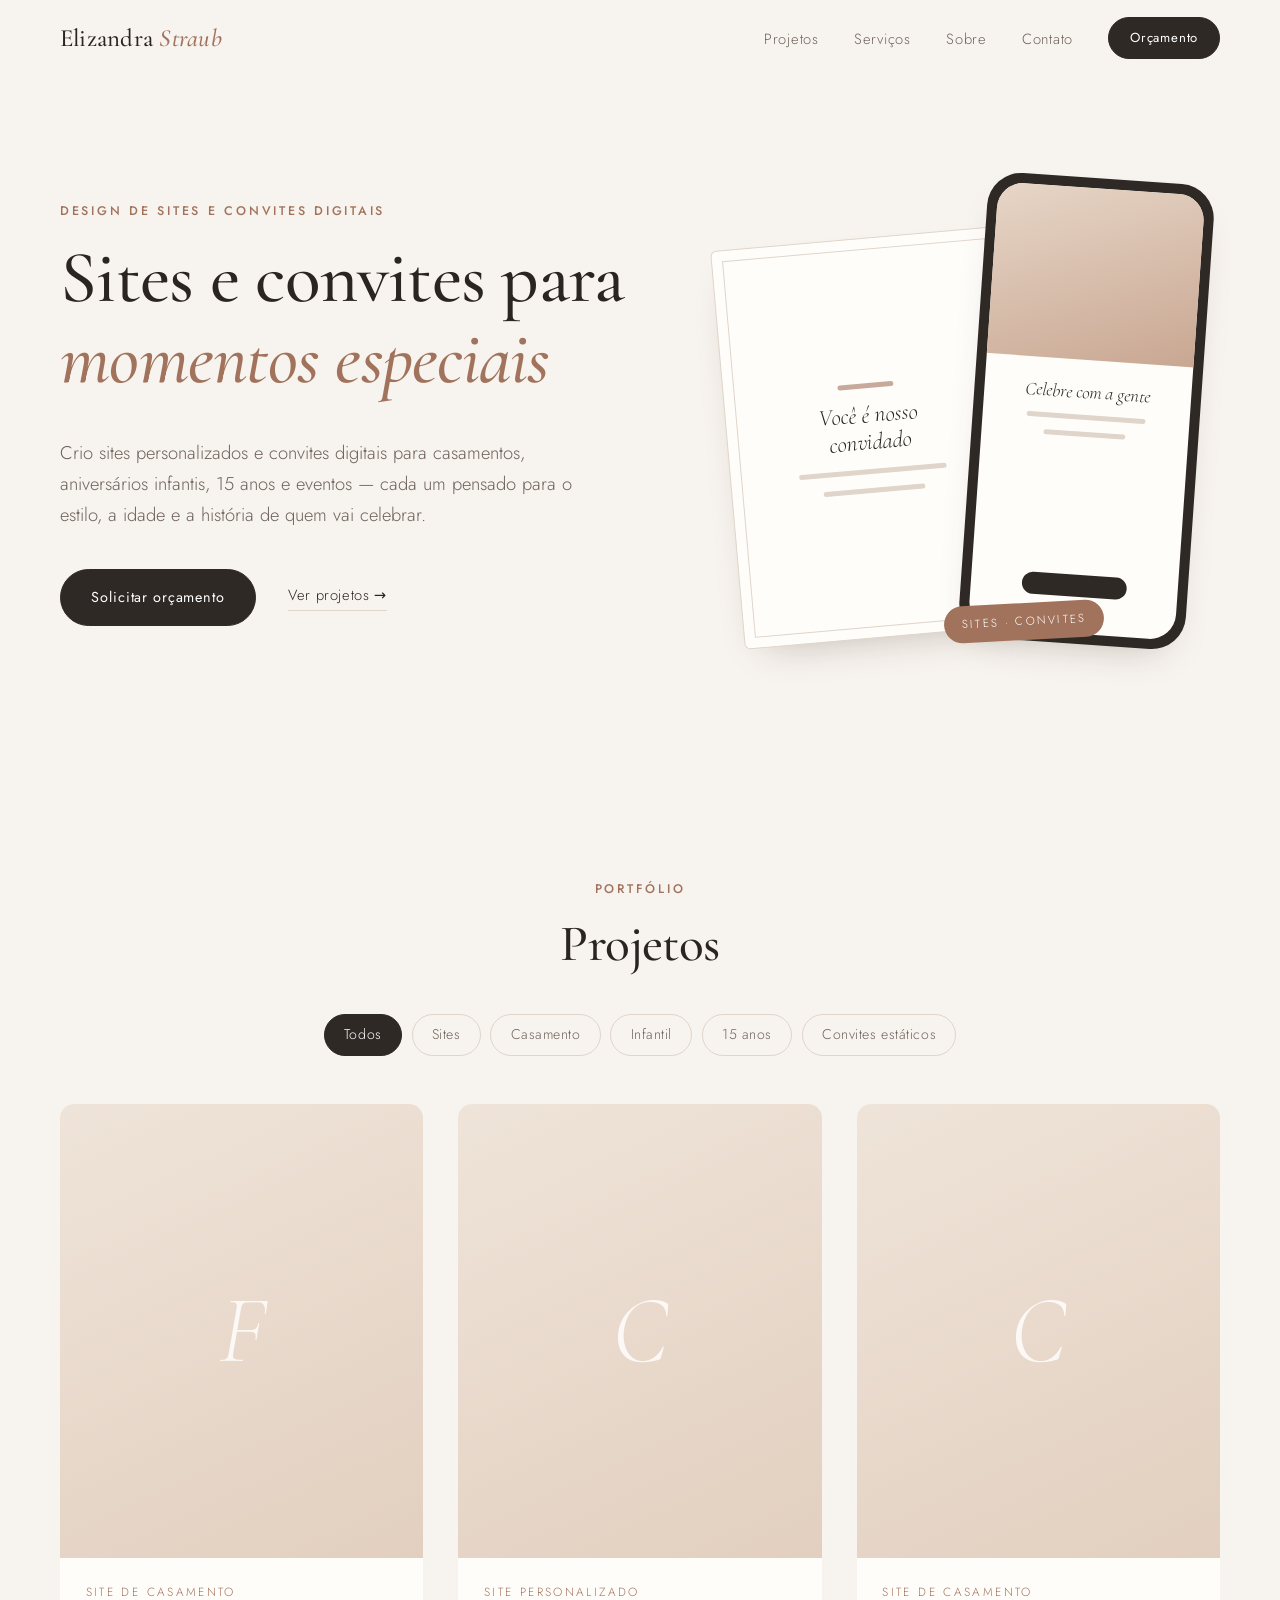
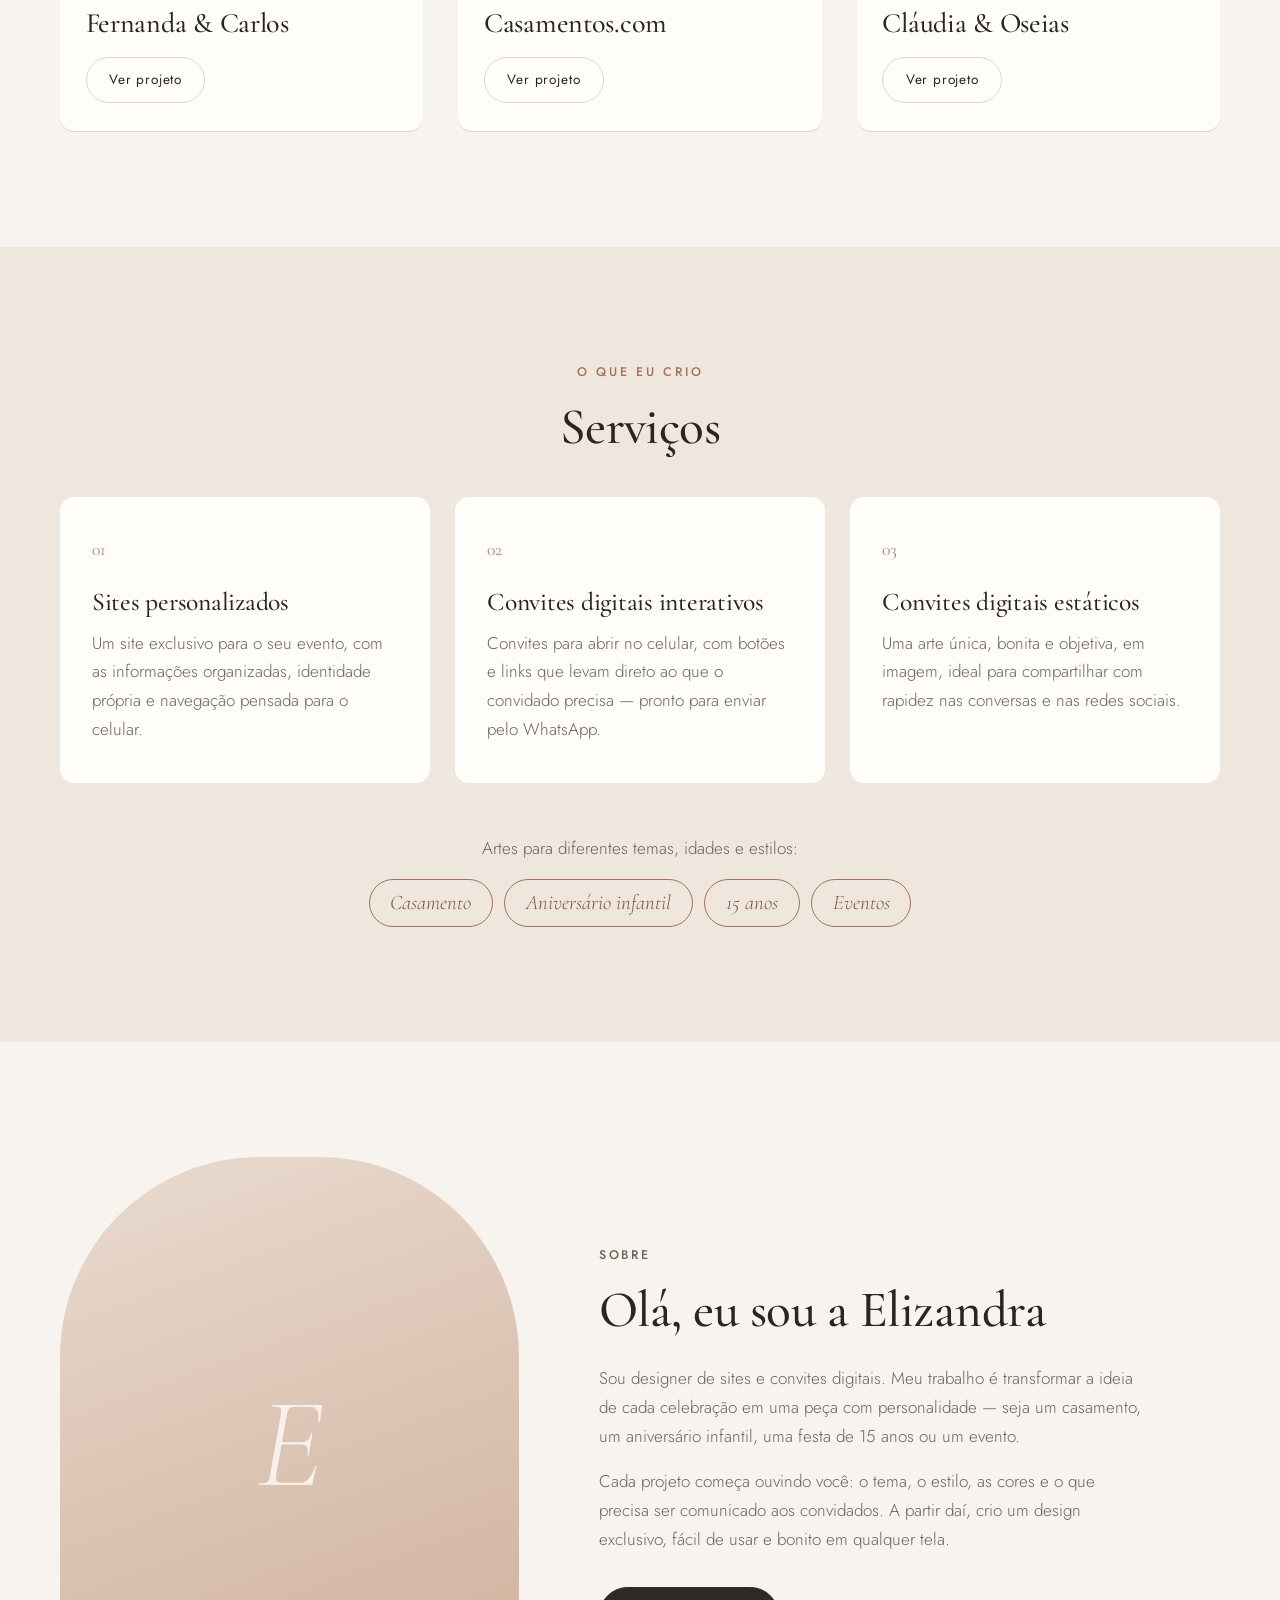
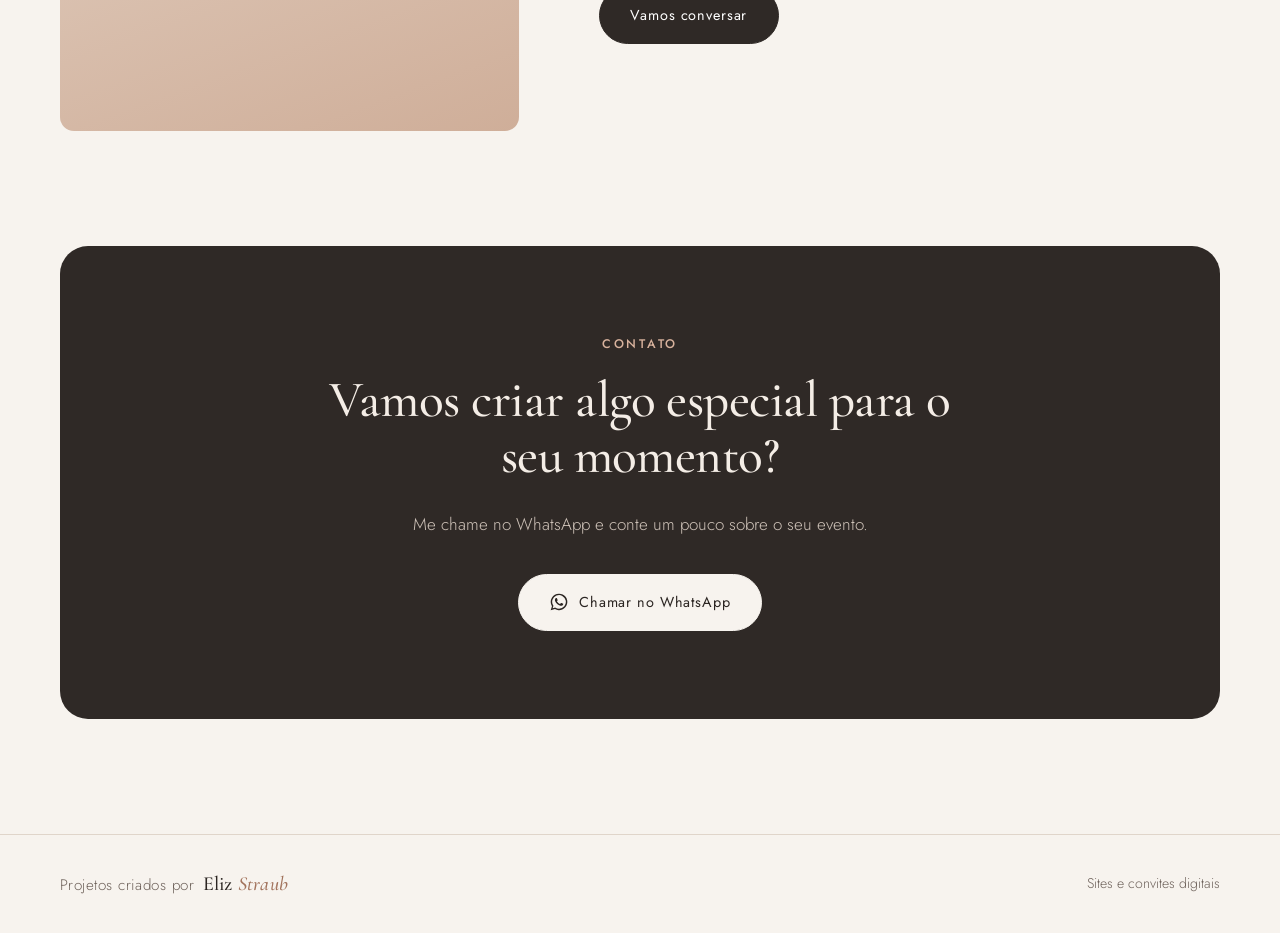
==== index.html @ ec984990 "Rodapé: assinatura "Projetos criados por Eliz Straub" Co-Authored-By: Claude Opus 5.5 <noreply@anthr" ====
<!DOCTYPE html>
<html lang="pt-BR">
<head>
  <meta charset="UTF-8" />
  <meta name="viewport" content="width=device-width, initial-scale=1" />
  <title>Elizandra Straub · Sites e convites digitais</title>
  <meta name="description" content="Elizandra Straub cria sites personalizados e convites digitais para casamentos, aniversários infantis, 15 anos e eventos." />
  <meta name="theme-color" content="#f7f3ee" />

  <link rel="preconnect" href="https://fonts.googleapis.com" />
  <link rel="preconnect" href="https://fonts.gstatic.com" crossorigin />
  <link href="https://fonts.googleapis.com/css2?family=Cormorant+Garamond:ital,wght@0,400;0,500;0,600;1,400&family=Jost:wght@300;400;500&display=swap" rel="stylesheet" />
  <link rel="stylesheet" href="css/style.css" />
</head>
<body>

  <!-- ================= CABEÇALHO ================= -->
  <header class="topo">
    <nav class="nav container" aria-label="Principal">
      <a href="#inicio" class="marca">Elizandra <em>Straub</em></a>

      <button class="nav__toggle" type="button" aria-expanded="false" aria-controls="menu" aria-label="Abrir menu">
        <span></span><span></span>
      </button>

      <ul class="nav__menu" id="menu">
        <li><a href="#projetos">Projetos</a></li>
        <li><a href="#servicos">Serviços</a></li>
        <li><a href="#sobre">Sobre</a></li>
        <li><a href="#contato">Contato</a></li>
        <li><a href="#" data-whatsapp class="btn btn--pequeno">Orçamento</a></li>
      </ul>
    </nav>
  </header>

  <main>

    <!-- ================= INÍCIO ================= -->
    <section class="hero" id="inicio">
      <div class="container hero__grid">
        <div class="hero__texto">
          <p class="sobretitulo">Design de sites e convites digitais</p>
          <h1>Sites e convites para <em>momentos especiais</em></h1>
          <p class="hero__intro">
            Crio sites personalizados e convites digitais para casamentos,
            aniversários infantis, 15 anos e eventos — cada um pensado para
            o estilo, a idade e a história de quem vai celebrar.
          </p>
          <div class="hero__acoes">
            <a href="#" data-whatsapp class="btn">Solicitar orçamento</a>
            <a href="#projetos" class="link-seta">Ver projetos</a>
          </div>
        </div>

        <!-- Composição decorativa: celular (site) + cartão (convite) -->
        <div class="hero__arte" aria-hidden="true">
          <div class="arte-cartao">
            <span class="arte-linha arte-linha--curta"></span>
            <span class="arte-titulo">Você é nosso convidado</span>
            <span class="arte-linha"></span>
            <span class="arte-linha arte-linha--media"></span>
          </div>
          <div class="arte-celular">
            <div class="arte-celular__tela">
              <span class="arte-bloco"></span>
              <span class="arte-titulo arte-titulo--p">Celebre com a gente</span>
              <span class="arte-linha"></span>
              <span class="arte-linha arte-linha--media"></span>
              <span class="arte-botao"></span>
            </div>
          </div>
          <span class="arte-selo">sites · convites</span>
        </div>
      </div>
    </section>

    <!-- ================= PROJETOS ================= -->
    <section class="secao" id="projetos">
      <div class="container">
        <header class="secao__topo">
          <p class="sobretitulo">Portfólio</p>
          <h2>Projetos</h2>
        </header>

        <!-- Os filtros e os cards são gerados a partir de js/config.js -->
        <div class="filtros" id="filtros" role="group" aria-label="Filtrar projetos por categoria"></div>

        <div class="grade" id="grade-projetos" aria-live="polite"></div>

        <p class="projetos-vazio" id="projetos-vazio" hidden>
          Novos projetos de <span data-categoria></span> chegam em breve.<br />
          Quer ser um dos primeiros? <a href="#" data-whatsapp>Fale comigo</a>.
        </p>
      </div>
    </section>

    <!-- ================= SERVIÇOS ================= -->
    <section class="secao secao--tom" id="servicos">
      <div class="container">
        <header class="secao__topo">
          <p class="sobretitulo">O que eu crio</p>
          <h2>Serviços</h2>
        </header>

        <div class="servicos">
          <article class="servico">
            <span class="servico__num">01</span>
            <h3>Sites personalizados</h3>
            <p>
              Um site exclusivo para o seu evento, com as informações
              organizadas, identidade própria e navegação pensada para o celular.
            </p>
          </article>

          <article class="servico">
            <span class="servico__num">02</span>
            <h3>Convites digitais interativos</h3>
            <p>
              Convites para abrir no celular, com botões e links que levam
              direto ao que o convidado precisa — pronto para enviar pelo WhatsApp.
            </p>
          </article>

          <article class="servico">
            <span class="servico__num">03</span>
            <h3>Convites digitais estáticos</h3>
            <p>
              Uma arte única, bonita e objetiva, em imagem, ideal para
              compartilhar com rapidez nas conversas e nas redes sociais.
            </p>
          </article>
        </div>

        <div class="ocasioes">
          <p>Artes para diferentes temas, idades e estilos:</p>
          <ul>
            <li>Casamento</li>
            <li>Aniversário infantil</li>
            <li>15 anos</li>
            <li>Eventos</li>
          </ul>
        </div>
      </div>
    </section>

    <!-- ================= SOBRE ================= -->
    <section class="secao" id="sobre">
      <div class="container sobre">
        <!-- Para usar sua foto: coloque o arquivo em img/ e troque a div abaixo por
             <img src="img/sua-foto.jpg" alt="Elizandra Straub" class="sobre__foto"> -->
        <div class="sobre__foto sobre__foto--vazia" aria-hidden="true"><span>E</span></div>

        <div class="sobre__texto">
          <p class="sobretitulo">Sobre</p>
          <h2>Olá, eu sou a Elizandra</h2>
          <!-- Edite os parágrafos abaixo com a sua apresentação -->
          <p>
            Sou designer de sites e convites digitais. Meu trabalho é
            transformar a ideia de cada celebração em uma peça com
            personalidade — seja um casamento, um aniversário infantil, uma
            festa de 15 anos ou um evento.
          </p>
          <p>
            Cada projeto começa ouvindo você: o tema, o estilo, as cores e o
            que precisa ser comunicado aos convidados. A partir daí, crio um
            design exclusivo, fácil de usar e bonito em qualquer tela.
          </p>
          <a href="#" data-whatsapp class="btn">Vamos conversar</a>
        </div>
      </div>
    </section>

    <!-- ================= CONTATO ================= -->
    <section class="contato" id="contato">
      <div class="container contato__caixa">
        <p class="sobretitulo">Contato</p>
        <h2>Vamos criar algo especial para o seu momento?</h2>
        <p>Me chame no WhatsApp e conte um pouco sobre o seu evento.</p>
        <a href="#" data-whatsapp class="btn btn--claro">
          <svg viewBox="0 0 24 24" width="20" height="20" aria-hidden="true"><path fill="currentColor" d="M12.04 2a9.9 9.9 0 0 0-8.5 14.98L2 22l5.17-1.5A9.9 9.9 0 1 0 12.04 2Zm0 18.06c-1.5 0-2.98-.4-4.26-1.17l-.3-.18-3.07.9.92-2.99-.2-.31a8.2 8.2 0 1 1 6.91 3.75Zm4.5-6.14c-.25-.12-1.46-.72-1.69-.8-.22-.08-.39-.12-.55.12-.16.25-.63.8-.77.97-.14.16-.28.18-.53.06a6.7 6.7 0 0 1-3.34-2.92c-.25-.43.25-.4.72-1.34.08-.16.04-.3-.02-.43l-.76-1.82c-.2-.48-.4-.41-.55-.42h-.47a.9.9 0 0 0-.65.3 2.74 2.74 0 0 0-.86 2.04c0 1.2.88 2.37 1 2.53.13.17 1.73 2.64 4.2 3.7 1.56.67 2.17.73 2.95.61.47-.07 1.46-.6 1.66-1.18.2-.58.2-1.08.14-1.18-.06-.1-.22-.16-.47-.28Z"/></svg>
          Chamar no WhatsApp
        </a>
      </div>
    </section>
  </main>

  <footer class="rodape">
    <div class="container rodape__grid">
      <p class="rodape__assinatura">Projetos criados por <span class="marca">Eliz <em>Straub</em></span></p>
      <span>Sites e convites digitais</span>
    </div>
  </footer>

  <script src="js/config.js"></script>
  <script src="js/main.js"></script>
</body>
</html>
---- css/style.css ----
/* =====================================================================
   Paleta e fontes — troque aqui para ajustar a identidade do site
   ===================================================================== */
:root {
  --fundo: #f7f3ee;        /* off-white quente */
  --fundo-tom: #efe7de;    /* seção alternada */
  --superficie: #fffdfa;
  --texto: #2b2522;
  --texto-suave: #6e625b;
  --acento: #a2735c;       /* terracota suave */
  --acento-escuro: #7f5642;
  --linha: #e0d5ca;
  --escuro: #2f2926;

  --serifa: "Cormorant Garamond", Georgia, serif;
  --sans: "Jost", system-ui, sans-serif;

  --raio: 14px;
  --sombra: 0 18px 40px -24px rgba(60, 40, 30, .35);
}

*, *::before, *::after { box-sizing: border-box; }
html { scroll-behavior: smooth; scroll-padding-top: 80px; }
body {
  margin: 0;
  background: var(--fundo);
  color: var(--texto);
  font-family: var(--sans);
  font-weight: 300;
  font-size: 1.0625rem;
  line-height: 1.7;
  -webkit-font-smoothing: antialiased;
}
img { max-width: 100%; display: block; }
a { color: inherit; }
h1, h2, h3 {
  font-family: var(--serifa);
  font-weight: 500;
  line-height: 1.1;
  margin: 0 0 .5em;
  letter-spacing: -.01em;
}
h1 { font-size: clamp(2.6rem, 6vw, 4.6rem); }
h2 { font-size: clamp(2.1rem, 4.2vw, 3.2rem); }
h3 { font-size: 1.6rem; }
em { font-style: italic; color: var(--acento); }
p { margin: 0 0 1em; }

.container { width: min(1160px, 100% - 40px); margin-inline: auto; }

.sobretitulo {
  font-size: .78rem;
  letter-spacing: .22em;
  text-transform: uppercase;
  color: var(--acento);
  font-weight: 500;
  margin-bottom: 1rem;
}

/* ---------- Botões ---------- */
.btn {
  display: inline-flex;
  align-items: center;
  gap: .6rem;
  padding: .95rem 1.9rem;
  background: var(--escuro);
  color: #fff;
  border: 1px solid var(--escuro);
  border-radius: 999px;
  text-decoration: none;
  font-size: .9rem;
  font-weight: 400;
  letter-spacing: .06em;
  transition: background .25s, color .25s, border-color .25s, transform .25s;
}
.btn:hover { background: var(--acento-escuro); border-color: var(--acento-escuro); transform: translateY(-1px); }
.btn--pequeno { padding: .55rem 1.3rem; font-size: .82rem; }
.btn--linha { background: transparent; color: var(--texto); border-color: var(--linha); padding: .65rem 1.4rem; font-size: .85rem; }
.btn--linha:hover { background: var(--escuro); color: #fff; border-color: var(--escuro); }
.btn--claro { background: var(--fundo); color: var(--texto); border-color: var(--fundo); }
.btn--claro:hover { background: #fff; color: var(--texto); border-color: #fff; }
.btn:focus-visible, .filtro:focus-visible, a:focus-visible, button:focus-visible {
  outline: 2px solid var(--acento);
  outline-offset: 3px;
}

.link-seta {
  text-decoration: none;
  font-size: .92rem;
  letter-spacing: .04em;
  border-bottom: 1px solid var(--linha);
  padding-bottom: 2px;
  transition: border-color .25s;
}
.link-seta::after { content: " →"; }
.link-seta:hover { border-color: var(--texto); }

/* ---------- Cabeçalho ---------- */
.topo {
  position: sticky;
  top: 0;
  z-index: 50;
  background: rgba(247, 243, 238, .9);
  backdrop-filter: blur(10px);
  -webkit-backdrop-filter: blur(10px);
  transition: box-shadow .3s;
}
.topo.rolado { box-shadow: 0 1px 0 var(--linha); }
.nav { display: flex; align-items: center; justify-content: space-between; height: 76px; }
.marca {
  font-family: var(--serifa);
  font-size: 1.55rem;
  font-weight: 500;
  text-decoration: none;
  letter-spacing: .01em;
}
.nav__menu { display: flex; align-items: center; gap: 2.2rem; list-style: none; margin: 0; padding: 0; }
.nav__menu a:not(.btn) {
  text-decoration: none;
  font-size: .92rem;
  letter-spacing: .05em;
  color: var(--texto-suave);
  transition: color .2s;
}
.nav__menu a:not(.btn):hover { color: var(--texto); }
.nav__toggle { display: none; }

/* ---------- Início ---------- */
.hero { padding: clamp(3rem, 8vw, 6.5rem) 0 clamp(4rem, 9vw, 7.5rem); overflow: hidden; }
.hero__grid { display: grid; grid-template-columns: 1.1fr .9fr; gap: 4rem; align-items: center; }
.hero__intro { font-size: 1.15rem; color: var(--texto-suave); max-width: 34rem; margin: 1.6rem 0 2.4rem; }
.hero__acoes { display: flex; align-items: center; gap: 2rem; flex-wrap: wrap; }

/* Composição decorativa */
.hero__arte { position: relative; height: 470px; }
.arte-cartao, .arte-celular { position: absolute; background: var(--superficie); box-shadow: var(--sombra); }
.arte-cartao {
  left: 0; top: 60px;
  width: 58%; aspect-ratio: 5 / 7;
  border-radius: 6px;
  padding: 12% 10%;
  display: flex; flex-direction: column; align-items: center; justify-content: center; gap: 14px;
  transform: rotate(-5deg);
  border: 1px solid var(--linha);
  outline: 1px solid var(--linha);
  outline-offset: -12px;
}
.arte-celular {
  right: 4%; top: 0;
  width: 46%; aspect-ratio: 9 / 18.5;
  border-radius: 34px;
  padding: 10px;
  background: var(--escuro);
  transform: rotate(4deg);
}
.arte-celular__tela {
  height: 100%;
  border-radius: 26px;
  background: var(--superficie);
  padding: 0 14% 18%;
  display: flex; flex-direction: column; align-items: center; gap: 12px;
  overflow: hidden;
}
.arte-bloco { width: calc(100% + 40%); height: 42%; background: linear-gradient(160deg, #e7d6c7, #c9a792); margin-bottom: 10px; }
.arte-titulo { font-family: var(--serifa); font-style: italic; font-size: 1.45rem; text-align: center; line-height: 1.15; color: var(--texto); }
.arte-titulo--p { font-size: 1.15rem; }
.arte-linha { display: block; width: 80%; height: 5px; border-radius: 3px; background: var(--linha); }
.arte-linha--curta { width: 30%; background: var(--acento); opacity: .6; }
.arte-linha--media { width: 55%; }
.arte-botao { margin-top: auto; width: 70%; height: 22px; border-radius: 999px; background: var(--escuro); }
.arte-selo {
  position: absolute; left: 44%; bottom: 8px;
  background: var(--acento); color: #fff;
  font-size: .72rem; letter-spacing: .2em; text-transform: uppercase;
  padding: .55rem 1.1rem; border-radius: 999px;
  transform: rotate(-3deg);
}

/* ---------- Seções ---------- */
.secao { padding: clamp(4.5rem, 9vw, 7.5rem) 0; }
.secao--tom { background: var(--fundo-tom); }
.secao__topo { text-align: center; margin-bottom: 2.6rem; }

/* ---------- Projetos ---------- */
.filtros {
  display: flex; flex-wrap: wrap; justify-content: center; gap: .6rem;
  margin-bottom: 3rem;
}
.filtro {
  font: inherit; font-size: .88rem; letter-spacing: .04em;
  background: transparent; color: var(--texto-suave);
  border: 1px solid var(--linha); border-radius: 999px;
  padding: .5rem 1.2rem; cursor: pointer;
  transition: all .2s;
}
.filtro:hover { color: var(--texto); border-color: var(--texto-suave); }
.filtro[aria-pressed="true"] { background: var(--escuro); border-color: var(--escuro); color: #fff; }

.grade { display: grid; grid-template-columns: repeat(3, 1fr); gap: 2.2rem; }
.card {
  background: var(--superficie);
  border-radius: var(--raio);
  overflow: hidden;
  box-shadow: 0 1px 0 var(--linha);
  transition: transform .35s, box-shadow .35s;
  animation: surgir .45s ease both;
}
.card:hover { transform: translateY(-4px); box-shadow: var(--sombra); }
.card__midia { aspect-ratio: 4 / 5; overflow: hidden; background: var(--fundo-tom); }
.card__midia img { width: 100%; height: 100%; object-fit: cover; transition: transform .6s; }
.card:hover .card__midia img { transform: scale(1.04); }
.card__midia--vazia {
  display: grid; place-items: center;
  background: linear-gradient(155deg, #efe4d9, #e2cfbf);
}
.card__inicial {
  font-family: var(--serifa); font-style: italic;
  font-size: 6rem; color: rgba(255, 255, 255, .8);
}
.card__corpo { padding: 1.5rem 1.6rem 1.8rem; }
.card__categoria {
  font-size: .74rem; letter-spacing: .2em; text-transform: uppercase;
  color: var(--acento); margin-bottom: .4rem;
}
.card__titulo { font-size: 1.75rem; margin-bottom: 1.1rem; }

.projetos-vazio {
  text-align: center; color: var(--texto-suave);
  font-family: var(--serifa); font-size: 1.4rem; font-style: italic;
  padding: 3rem 1rem; border: 1px dashed var(--linha); border-radius: var(--raio);
}
.projetos-vazio a { color: var(--acento); }

@keyframes surgir { from { opacity: 0; transform: translateY(12px); } }

/* ---------- Serviços ---------- */
.servicos { display: grid; grid-template-columns: repeat(3, 1fr); gap: 1.6rem; }
.servico {
  background: var(--superficie);
  border-radius: var(--raio);
  padding: 2.4rem 2rem;
}
.servico__num { display: block; font-family: var(--serifa); font-size: 1.1rem; color: var(--acento); margin-bottom: 1.4rem; }
.servico p { color: var(--texto-suave); margin: 0; }

.ocasioes { margin-top: 3.2rem; text-align: center; }
.ocasioes p { color: var(--texto-suave); margin-bottom: 1rem; }
.ocasioes ul { display: flex; flex-wrap: wrap; justify-content: center; gap: .7rem; list-style: none; padding: 0; margin: 0; }
.ocasioes li {
  font-family: var(--serifa); font-size: 1.3rem; font-style: italic;
  padding: .35rem 1.3rem; border: 1px solid var(--acento); border-radius: 999px; color: var(--acento-escuro);
}

/* ---------- Sobre ---------- */
.sobre { display: grid; grid-template-columns: .85fr 1.15fr; gap: 5rem; align-items: center; }
.sobre__foto { width: 100%; aspect-ratio: 4 / 5; object-fit: cover; border-radius: 200px 200px var(--raio) var(--raio); }
.sobre__foto--vazia {
  display: grid; place-items: center;
  background: linear-gradient(160deg, #e9dbcf, #cfae99);
}
.sobre__foto--vazia span { font-family: var(--serifa); font-style: italic; font-size: 8rem; color: rgba(255, 255, 255, .75); }
.sobre__texto p { color: var(--texto-suave); max-width: 34rem; }
.sobre__texto .btn { margin-top: 1rem; }

/* ---------- Contato ---------- */
.contato { padding: 0 0 clamp(4.5rem, 9vw, 7.5rem); }
.contato__caixa {
  background: var(--escuro); color: #f4ede6;
  border-radius: calc(var(--raio) * 2);
  padding: clamp(3rem, 7vw, 5.5rem) clamp(1.5rem, 5vw, 4rem);
  text-align: center;
}
.contato__caixa h2 { max-width: 40rem; margin-inline: auto; }
.contato__caixa p:not(.sobretitulo) { color: #cfc3b9; margin-bottom: 2.2rem; }
.contato__caixa .sobretitulo { color: #d8b29d; }

/* ---------- Rodapé ---------- */
.rodape { border-top: 1px solid var(--linha); padding: 2rem 0; font-size: .88rem; color: var(--texto-suave); }
.rodape__grid { display: flex; justify-content: space-between; align-items: center; gap: 1rem; flex-wrap: wrap; }
.rodape .marca { font-size: 1.25rem; color: var(--texto); }

/* =====================================================================
   Responsivo
   ===================================================================== */
@media (max-width: 960px) {
  .hero__grid { grid-template-columns: 1fr; gap: 3rem; }
  .hero__arte { height: 400px; max-width: 460px; width: 100%; margin-inline: auto; }
  .grade { grid-template-columns: repeat(2, 1fr); gap: 1.6rem; }
  .servicos { grid-template-columns: 1fr; }
  .sobre { grid-template-columns: 1fr; gap: 3rem; }
  .sobre__foto { max-width: 360px; margin-inline: auto; }
}

@media (max-width: 760px) {
  .nav { height: 66px; }
  .nav__toggle {
    display: grid; gap: 6px; place-content: center;
    width: 44px; height: 44px; background: none; border: 0; cursor: pointer;
  }
  .nav__toggle span { display: block; width: 24px; height: 1.5px; background: var(--texto); transition: transform .3s; }
  .nav__toggle[aria-expanded="true"] span:first-child { transform: translateY(3.75px) rotate(45deg); }
  .nav__toggle[aria-expanded="true"] span:last-child { transform: translateY(-3.75px) rotate(-45deg); }

  .nav__menu {
    position: absolute; top: 100%; left: 0; right: 0;
    flex-direction: column; gap: 1.4rem;
    background: var(--fundo); padding: 1.8rem 20px 2.2rem;
    border-bottom: 1px solid var(--linha);
    opacity: 0; visibility: hidden; transform: translateY(-8px);
    transition: opacity .25s, transform .25s, visibility .25s;
  }
  .nav__menu.aberto { opacity: 1; visibility: visible; transform: none; }
  .nav__menu a:not(.btn) { font-size: 1.05rem; }
}

@media (max-width: 600px) {
  body { font-size: 1rem; }
  .container { width: calc(100% - 32px); }
  .hero__arte { height: 330px; }
  .arte-titulo { font-size: 1.1rem; }
  .arte-titulo--p { font-size: .95rem; }
  .grade { grid-template-columns: 1fr; }
  .filtros { justify-content: flex-start; flex-wrap: nowrap; overflow-x: auto; margin-inline: -16px; padding: 0 16px 4px; scrollbar-width: none; }
  .filtros::-webkit-scrollbar { display: none; }
  .filtro { flex: none; }
  .servico { padding: 2rem 1.6rem; }
  .rodape__grid { justify-content: center; text-align: center; flex-direction: column; gap: .3rem; }
}

@media (prefers-reduced-motion: reduce) {
  *, *::before, *::after { animation: none !important; transition: none !important; }
  html { scroll-behavior: auto; }
}

/* Assinatura do rodapé */
.rodape__assinatura { margin: 0; font-size: .95rem; letter-spacing: .03em; }
.rodape__assinatura .marca { margin-left: .2rem; }
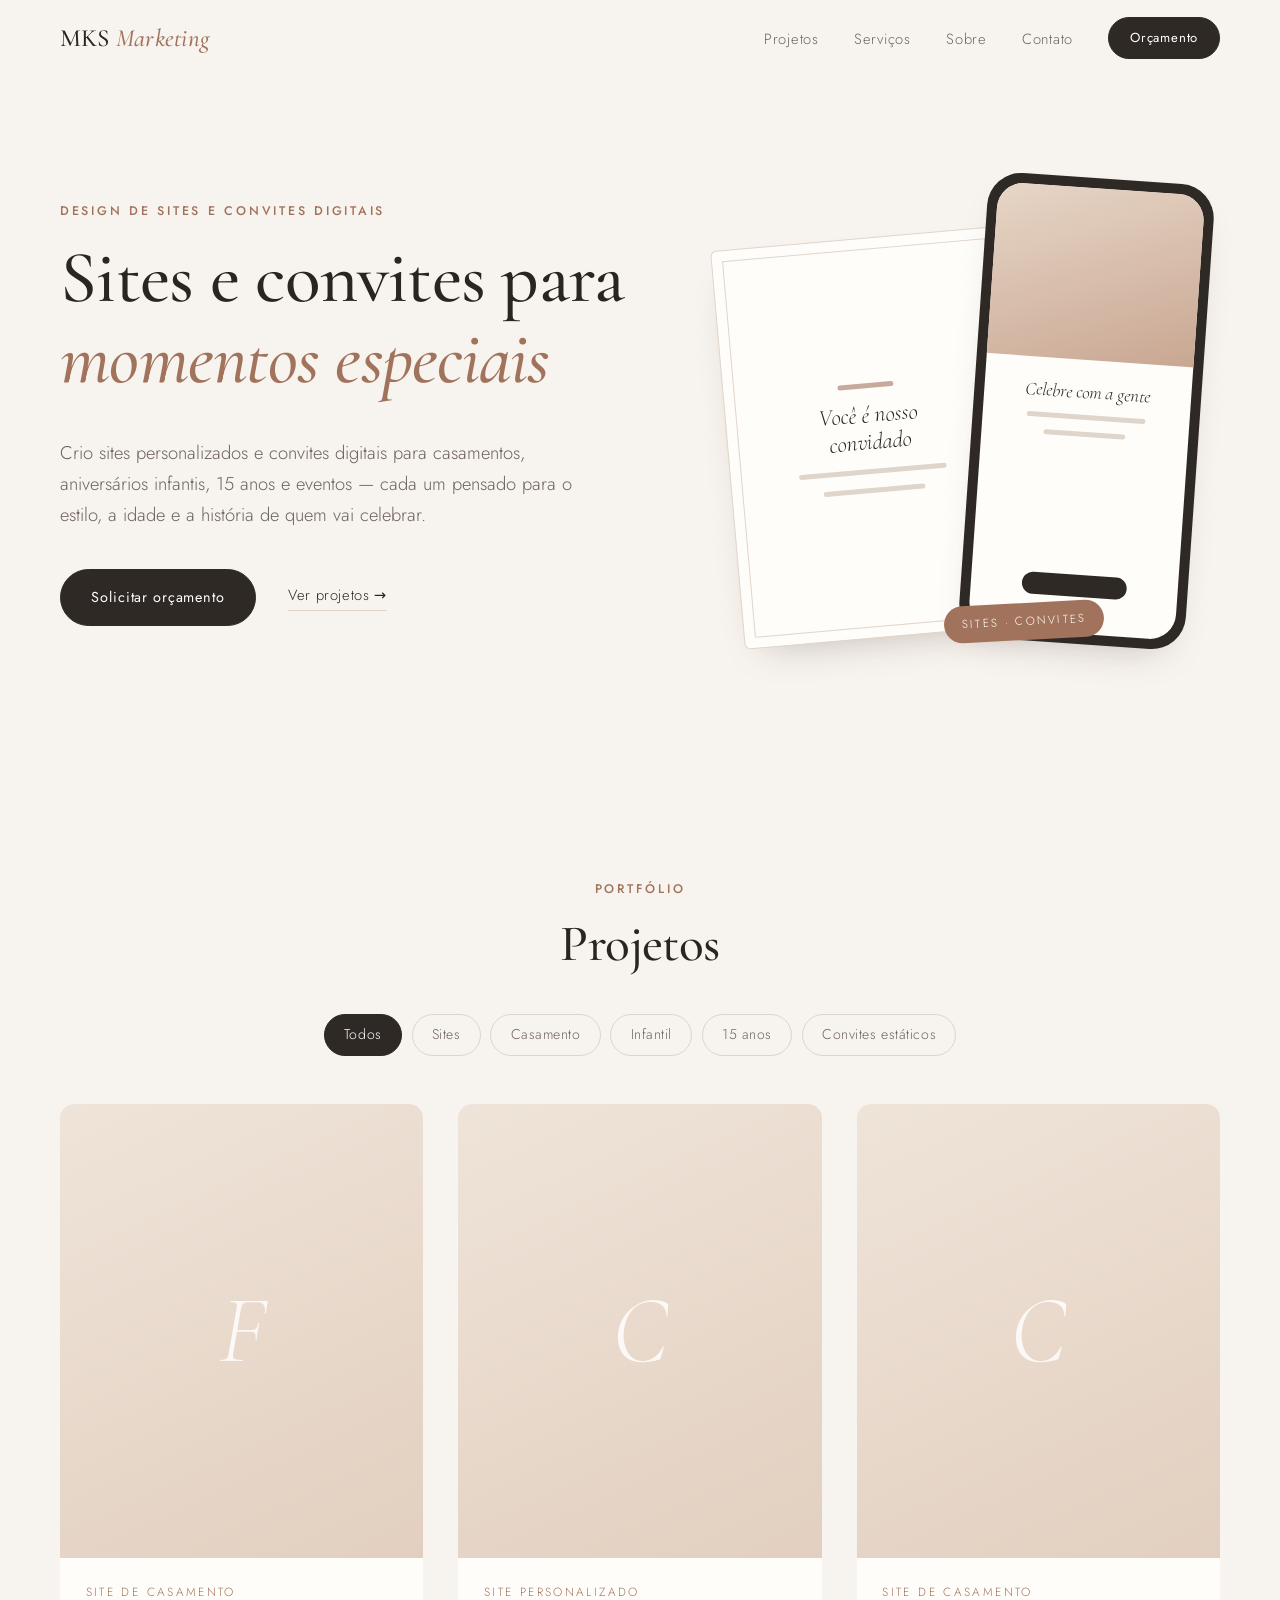
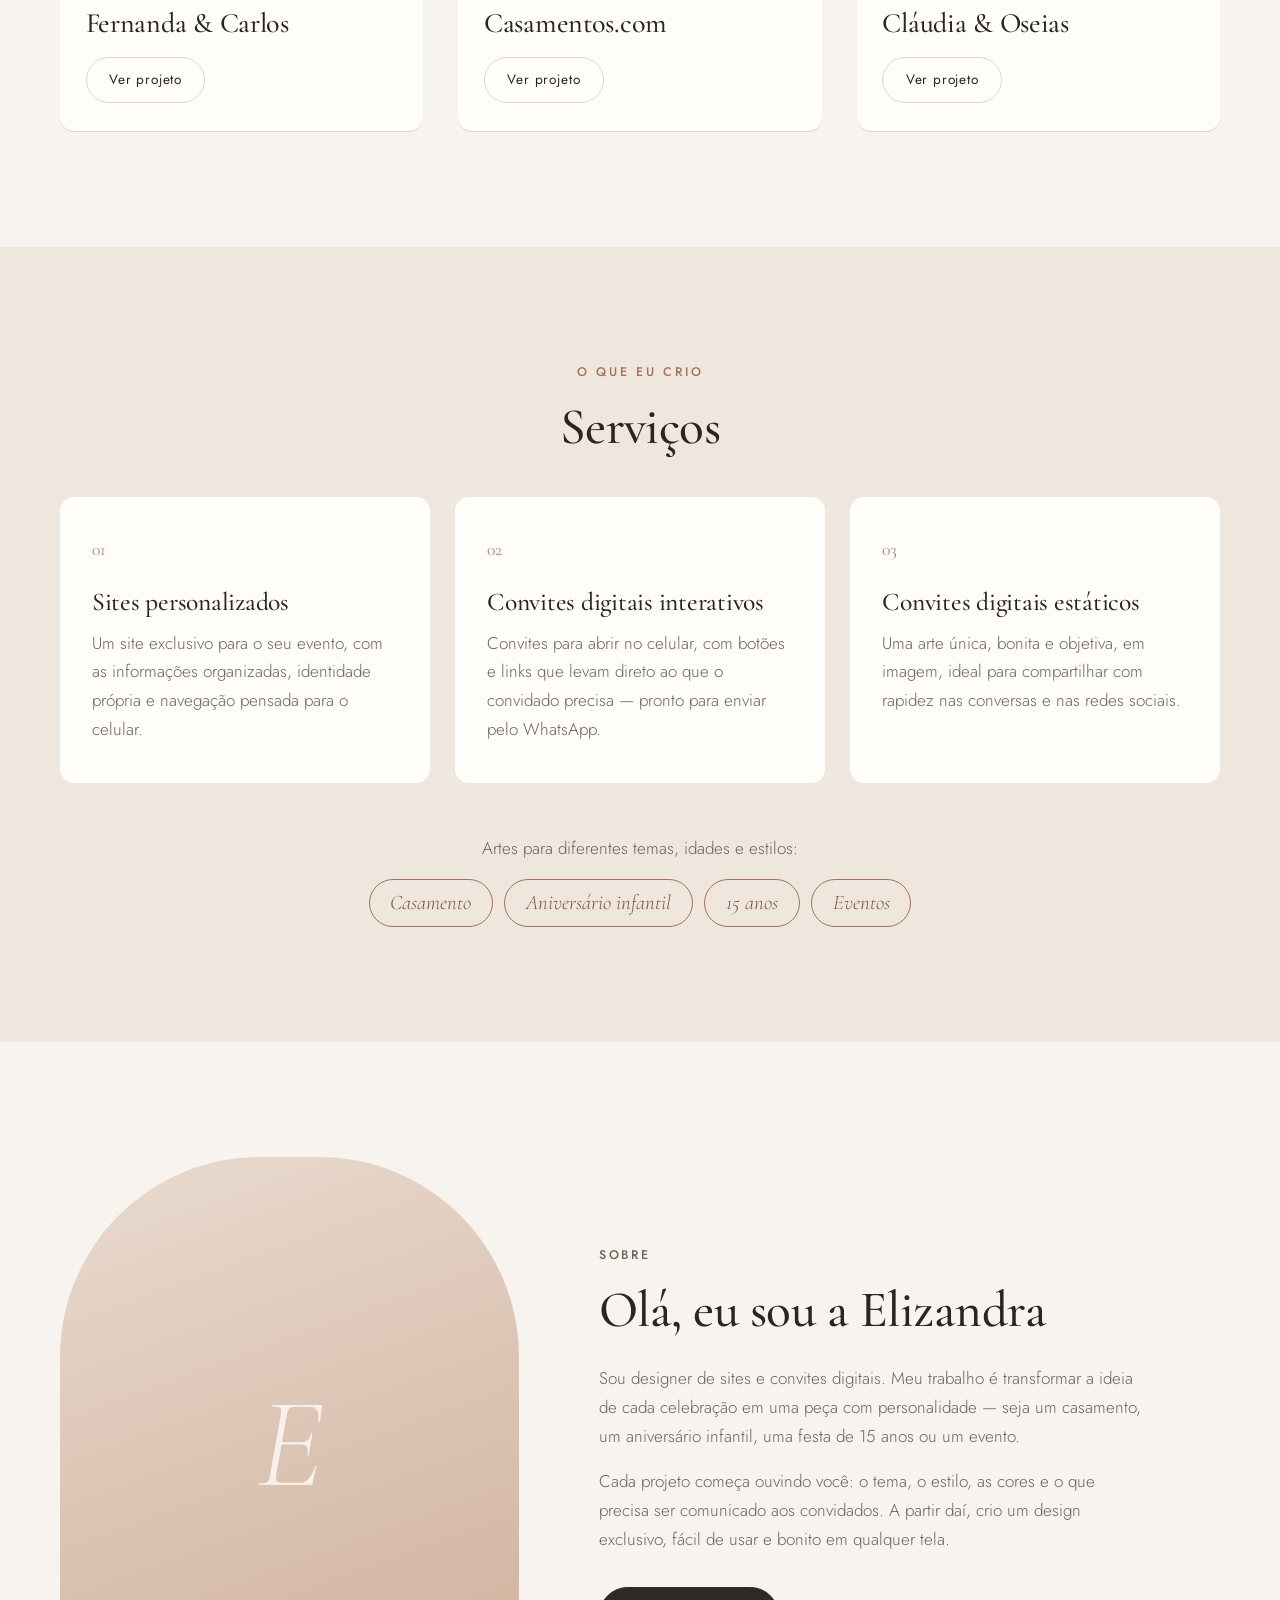
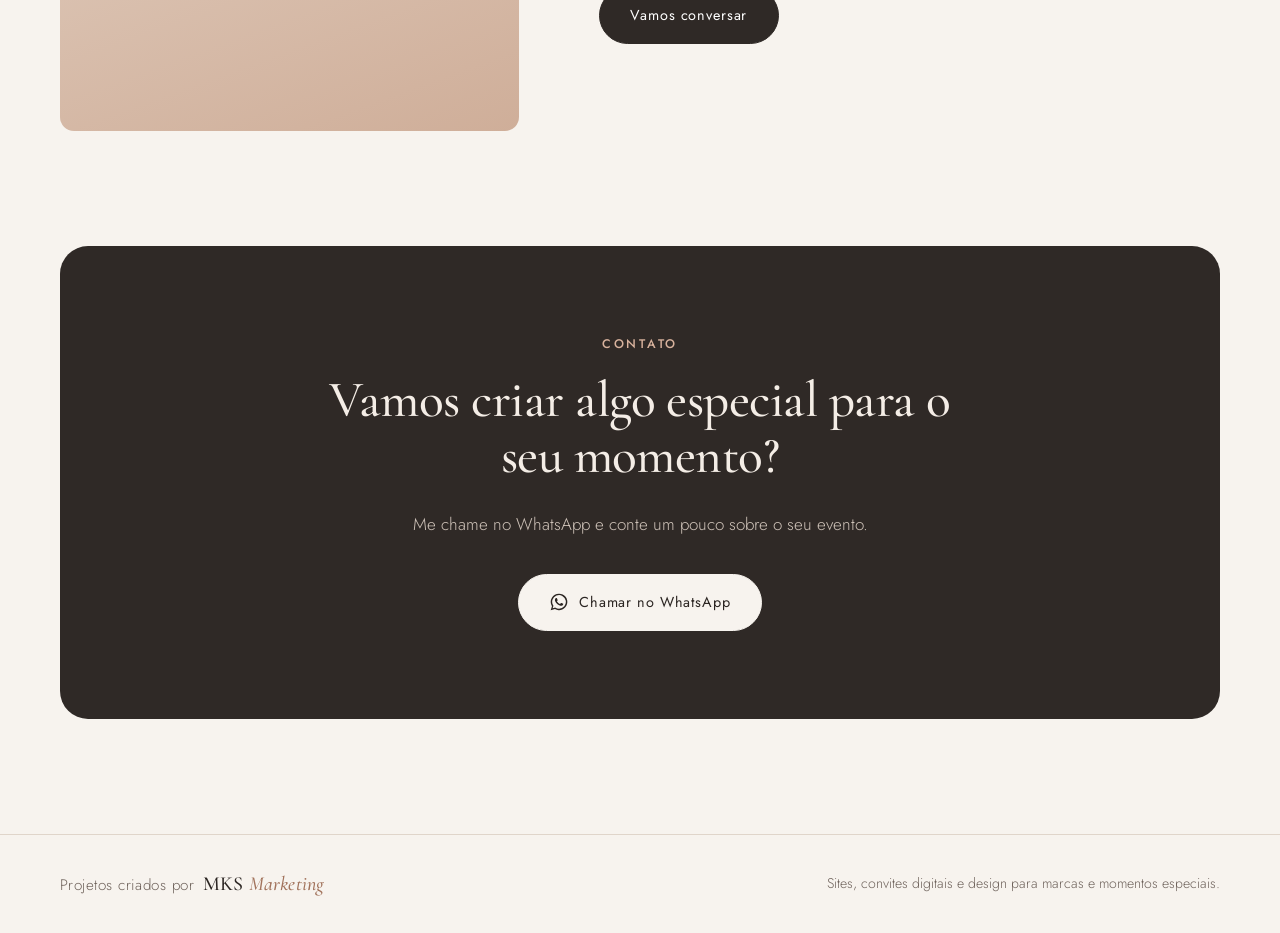
==== commit 55a85c00: "Aplica a marca MKS Marketing no topo, rodapé e título Co-Authored-By: Claude Opus 5.5 <noreply@anthr" ====
--- a/index.html
+++ b/index.html
@@ -3,8 +3,8 @@
 <head>
   <meta charset="UTF-8" />
   <meta name="viewport" content="width=device-width, initial-scale=1" />
-  <title>Elizandra Straub · Sites e convites digitais</title>
-  <meta name="description" content="Elizandra Straub cria sites personalizados e convites digitais para casamentos, aniversários infantis, 15 anos e eventos." />
+  <title>MKS Marketing · Sites, convites digitais e design</title>
+  <meta name="description" content="MKS Marketing — Sites, convites digitais e design para marcas e momentos especiais." />
   <meta name="theme-color" content="#f7f3ee" />
 
   <link rel="preconnect" href="https://fonts.googleapis.com" />
@@ -17,7 +17,7 @@
   <!-- ================= CABEÇALHO ================= -->
   <header class="topo">
     <nav class="nav container" aria-label="Principal">
-      <a href="#inicio" class="marca">Elizandra <em>Straub</em></a>
+      <a href="#inicio" class="marca">MKS <em>Marketing</em></a>
 
       <button class="nav__toggle" type="button" aria-expanded="false" aria-controls="menu" aria-label="Abrir menu">
         <span></span><span></span>
@@ -186,8 +186,8 @@
 
   <footer class="rodape">
     <div class="container rodape__grid">
-      <p class="rodape__assinatura">Projetos criados por <span class="marca">Eliz <em>Straub</em></span></p>
-      <span>Sites e convites digitais</span>
+      <p class="rodape__assinatura">Projetos criados por <span class="marca">MKS <em>Marketing</em></span></p>
+      <span>Sites, convites digitais e design para marcas e momentos especiais.</span>
     </div>
   </footer>
 
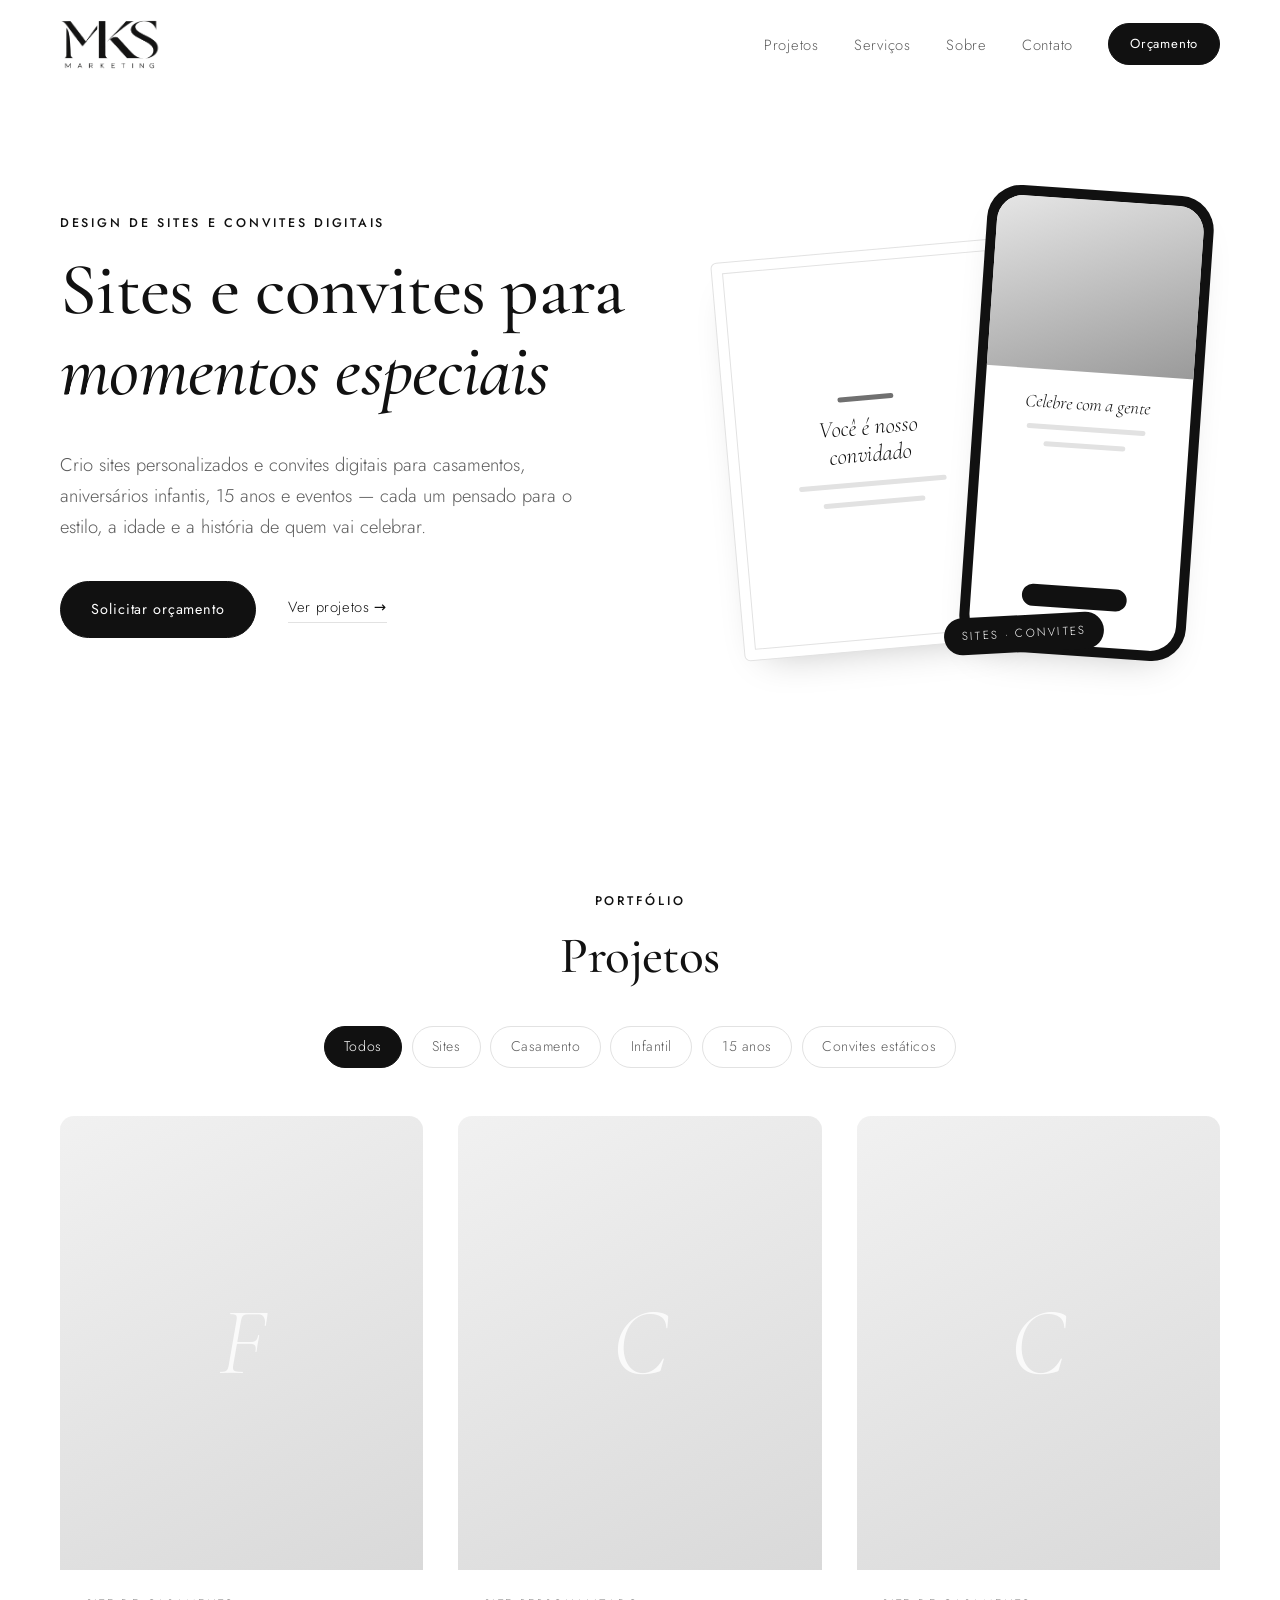
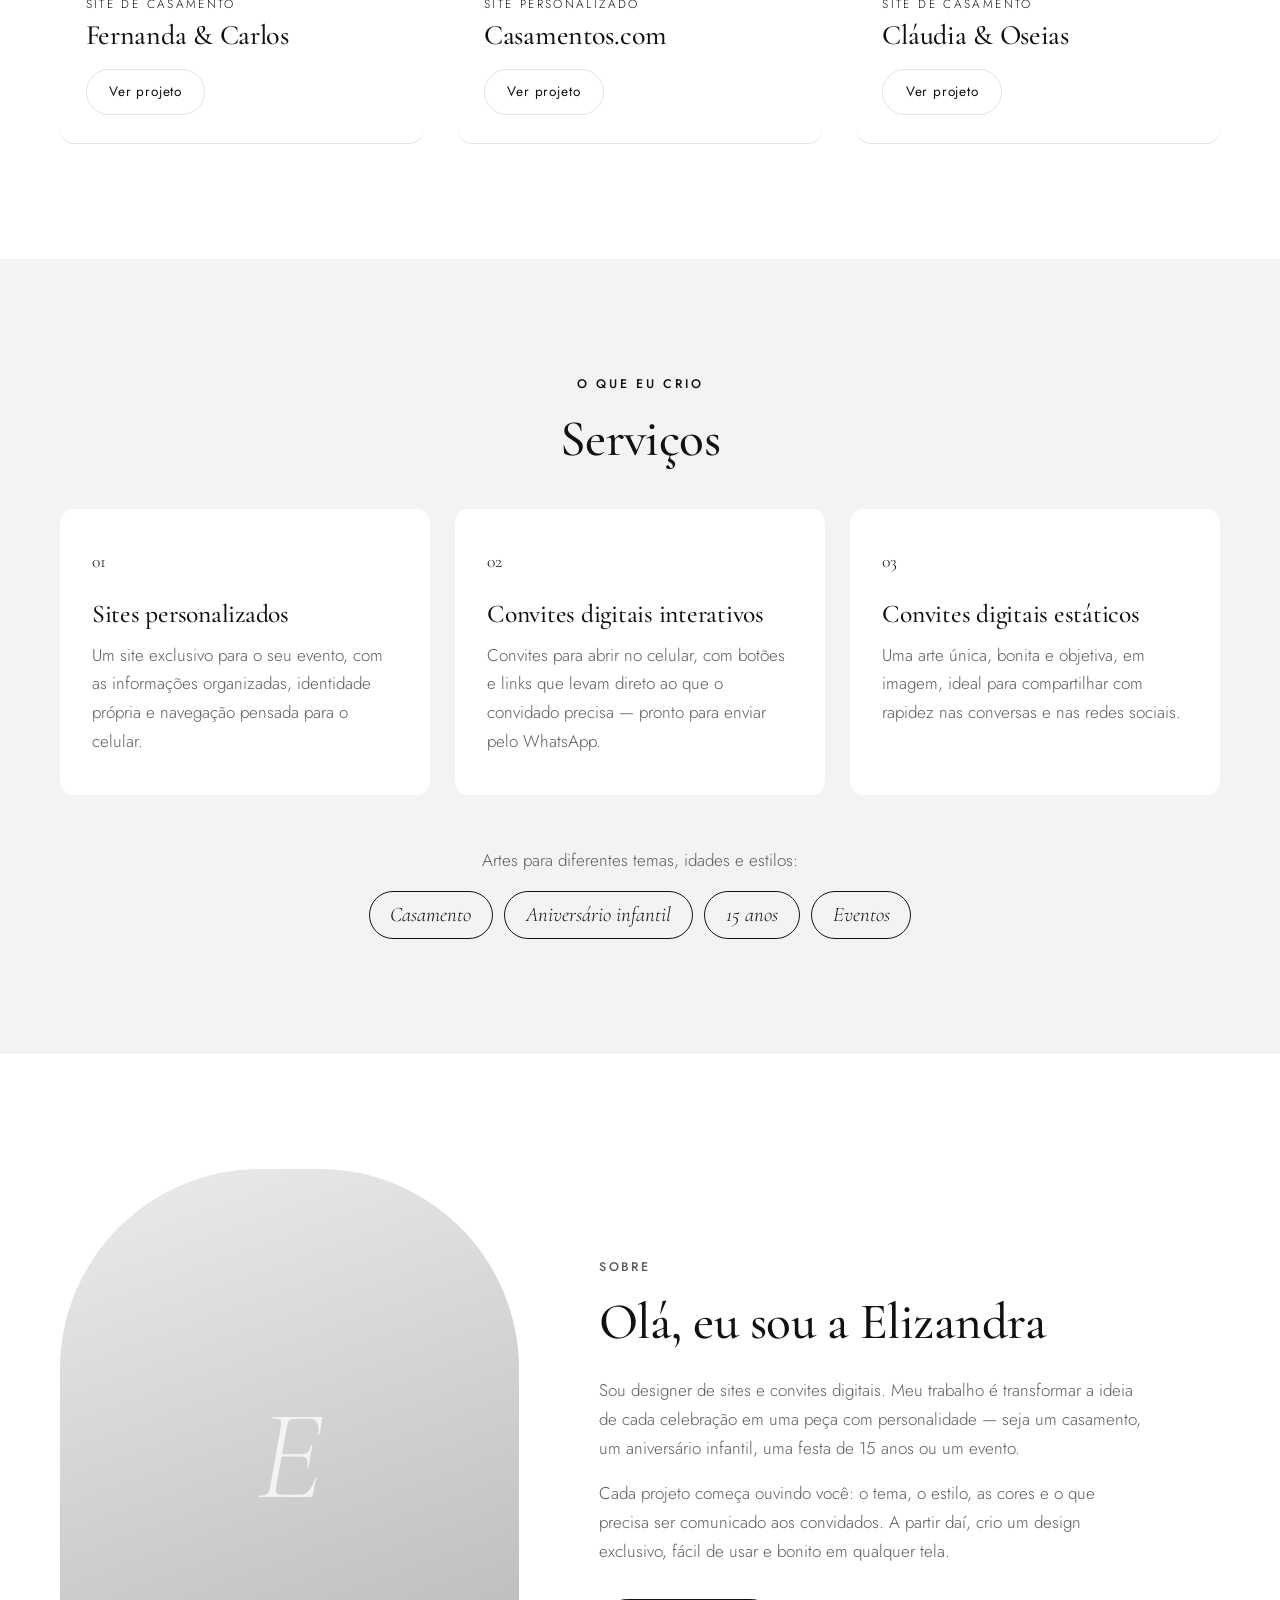
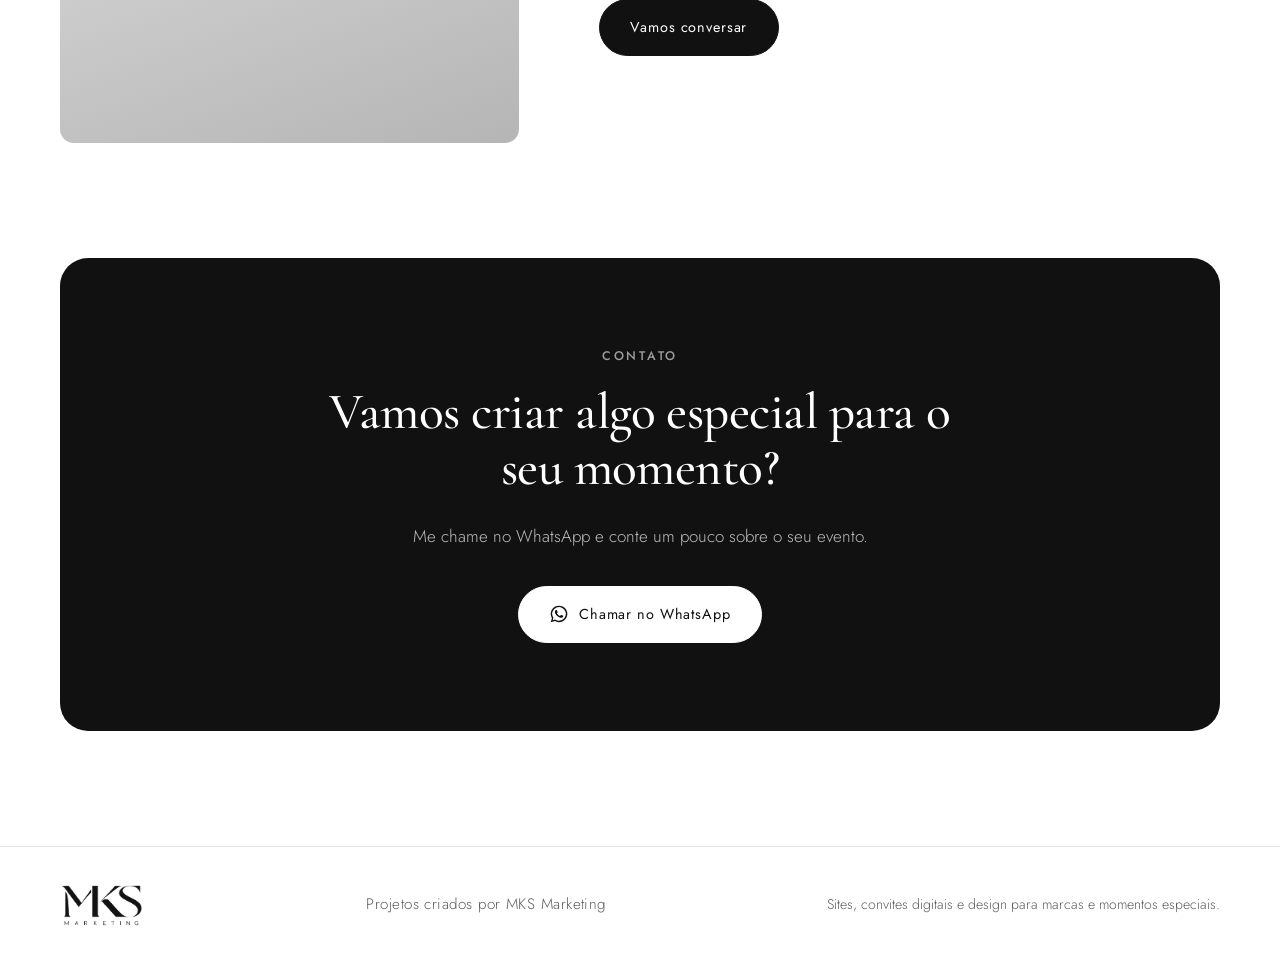
==== commit cf4b1a8d: "Site em preto e branco com a logo MKS Marketing - Paleta monocromática (branco, cinzas e preto) - Lo" ====
--- a/index.html
+++ b/index.html
@@ -5,7 +5,7 @@
   <meta name="viewport" content="width=device-width, initial-scale=1" />
   <title>MKS Marketing · Sites, convites digitais e design</title>
   <meta name="description" content="MKS Marketing — Sites, convites digitais e design para marcas e momentos especiais." />
-  <meta name="theme-color" content="#f7f3ee" />
+  <meta name="theme-color" content="#ffffff" />
 
   <link rel="preconnect" href="https://fonts.googleapis.com" />
   <link rel="preconnect" href="https://fonts.gstatic.com" crossorigin />
@@ -17,7 +17,7 @@
   <!-- ================= CABEÇALHO ================= -->
   <header class="topo">
     <nav class="nav container" aria-label="Principal">
-      <a href="#inicio" class="marca">MKS <em>Marketing</em></a>
+      <a href="#inicio" class="marca marca--logo"><img src="img/logo-mks.png" alt="MKS Marketing" width="900" height="549" /></a>
 
       <button class="nav__toggle" type="button" aria-expanded="false" aria-controls="menu" aria-label="Abrir menu">
         <span></span><span></span>
@@ -186,7 +186,8 @@
 
   <footer class="rodape">
     <div class="container rodape__grid">
-      <p class="rodape__assinatura">Projetos criados por <span class="marca">MKS <em>Marketing</em></span></p>
+      <img src="img/logo-mks.png" alt="MKS Marketing" class="rodape__logo" width="900" height="549" />
+      <p class="rodape__assinatura">Projetos criados por MKS Marketing</p>
       <span>Sites, convites digitais e design para marcas e momentos especiais.</span>
     </div>
   </footer>
--- a/css/style.css
+++ b/css/style.css
@@ -2,25 +2,25 @@
    Paleta e fontes — troque aqui para ajustar a identidade do site
    ===================================================================== */
 :root {
-  --fundo: #f7f3ee;        /* off-white quente */
-  --fundo-tom: #efe7de;    /* seção alternada */
-  --superficie: #fffdfa;
-  --texto: #2b2522;
-  --texto-suave: #6e625b;
-  --acento: #a2735c;       /* terracota suave */
-  --acento-escuro: #7f5642;
-  --linha: #e0d5ca;
-  --escuro: #2f2926;
+  --fundo: #ffffff;        /* branco */
+  --fundo-tom: #f3f3f3;    /* seção alternada */
+  --superficie: #ffffff;
+  --texto: #111111;
+  --texto-suave: #5c5c5c;
+  --acento: #111111;       /* destaque (preto) */
+  --acento-escuro: #3a3a3a;
+  --linha: #e2e2e2;
+  --escuro: #111111;
 
   --serifa: "Cormorant Garamond", Georgia, serif;
   --sans: "Jost", system-ui, sans-serif;
 
   --raio: 14px;
-  --sombra: 0 18px 40px -24px rgba(60, 40, 30, .35);
+  --sombra: 0 18px 40px -24px rgba(0, 0, 0, .28);
 }
 
 *, *::before, *::after { box-sizing: border-box; }
-html { scroll-behavior: smooth; scroll-padding-top: 80px; }
+html { scroll-behavior: smooth; scroll-padding-top: 92px; }
 body {
   margin: 0;
   background: var(--fundo);
@@ -77,8 +77,8 @@
 .btn--pequeno { padding: .55rem 1.3rem; font-size: .82rem; }
 .btn--linha { background: transparent; color: var(--texto); border-color: var(--linha); padding: .65rem 1.4rem; font-size: .85rem; }
 .btn--linha:hover { background: var(--escuro); color: #fff; border-color: var(--escuro); }
-.btn--claro { background: var(--fundo); color: var(--texto); border-color: var(--fundo); }
-.btn--claro:hover { background: #fff; color: var(--texto); border-color: #fff; }
+.btn--claro { background: #fff; color: var(--texto); border-color: #fff; }
+.btn--claro:hover { background: #e6e6e6; color: var(--texto); border-color: #e6e6e6; }
 .btn:focus-visible, .filtro:focus-visible, a:focus-visible, button:focus-visible {
   outline: 2px solid var(--acento);
   outline-offset: 3px;
@@ -100,13 +100,16 @@
   position: sticky;
   top: 0;
   z-index: 50;
-  background: rgba(247, 243, 238, .9);
+  background: rgba(255, 255, 255, .92);
   backdrop-filter: blur(10px);
   -webkit-backdrop-filter: blur(10px);
   transition: box-shadow .3s;
 }
 .topo.rolado { box-shadow: 0 1px 0 var(--linha); }
-.nav { display: flex; align-items: center; justify-content: space-between; height: 76px; }
+.nav { display: flex; align-items: center; justify-content: space-between; height: 88px; }
+.marca--logo { display: block; line-height: 0; }
+.marca--logo img { height: 62px; width: auto; }
+.rodape__logo { height: 52px; width: auto; }
 .marca {
   font-family: var(--serifa);
   font-size: 1.55rem;
@@ -161,7 +164,7 @@
   display: flex; flex-direction: column; align-items: center; gap: 12px;
   overflow: hidden;
 }
-.arte-bloco { width: calc(100% + 40%); height: 42%; background: linear-gradient(160deg, #e7d6c7, #c9a792); margin-bottom: 10px; }
+.arte-bloco { width: calc(100% + 40%); height: 42%; background: linear-gradient(160deg, #e6e6e6, #9a9a9a); margin-bottom: 10px; }
 .arte-titulo { font-family: var(--serifa); font-style: italic; font-size: 1.45rem; text-align: center; line-height: 1.15; color: var(--texto); }
 .arte-titulo--p { font-size: 1.15rem; }
 .arte-linha { display: block; width: 80%; height: 5px; border-radius: 3px; background: var(--linha); }
@@ -211,7 +214,7 @@
 .card:hover .card__midia img { transform: scale(1.04); }
 .card__midia--vazia {
   display: grid; place-items: center;
-  background: linear-gradient(155deg, #efe4d9, #e2cfbf);
+  background: linear-gradient(155deg, #f1f1f1, #d9d9d9);
 }
 .card__inicial {
   font-family: var(--serifa); font-style: italic;
@@ -248,7 +251,7 @@
 .ocasioes ul { display: flex; flex-wrap: wrap; justify-content: center; gap: .7rem; list-style: none; padding: 0; margin: 0; }
 .ocasioes li {
   font-family: var(--serifa); font-size: 1.3rem; font-style: italic;
-  padding: .35rem 1.3rem; border: 1px solid var(--acento); border-radius: 999px; color: var(--acento-escuro);
+  padding: .35rem 1.3rem; border: 1px solid var(--texto); border-radius: 999px; color: var(--texto);
 }
 
 /* ---------- Sobre ---------- */
@@ -256,7 +259,7 @@
 .sobre__foto { width: 100%; aspect-ratio: 4 / 5; object-fit: cover; border-radius: 200px 200px var(--raio) var(--raio); }
 .sobre__foto--vazia {
   display: grid; place-items: center;
-  background: linear-gradient(160deg, #e9dbcf, #cfae99);
+  background: linear-gradient(160deg, #ececec, #b5b5b5);
 }
 .sobre__foto--vazia span { font-family: var(--serifa); font-style: italic; font-size: 8rem; color: rgba(255, 255, 255, .75); }
 .sobre__texto p { color: var(--texto-suave); max-width: 34rem; }
@@ -265,14 +268,14 @@
 /* ---------- Contato ---------- */
 .contato { padding: 0 0 clamp(4.5rem, 9vw, 7.5rem); }
 .contato__caixa {
-  background: var(--escuro); color: #f4ede6;
+  background: var(--escuro); color: #ffffff;
   border-radius: calc(var(--raio) * 2);
   padding: clamp(3rem, 7vw, 5.5rem) clamp(1.5rem, 5vw, 4rem);
   text-align: center;
 }
 .contato__caixa h2 { max-width: 40rem; margin-inline: auto; }
-.contato__caixa p:not(.sobretitulo) { color: #cfc3b9; margin-bottom: 2.2rem; }
-.contato__caixa .sobretitulo { color: #d8b29d; }
+.contato__caixa p:not(.sobretitulo) { color: #bdbdbd; margin-bottom: 2.2rem; }
+.contato__caixa .sobretitulo { color: #9e9e9e; }
 
 /* ---------- Rodapé ---------- */
 .rodape { border-top: 1px solid var(--linha); padding: 2rem 0; font-size: .88rem; color: var(--texto-suave); }
@@ -292,7 +295,8 @@
 }
 
 @media (max-width: 760px) {
-  .nav { height: 66px; }
+  .nav { height: 72px; }
+  .marca--logo img { height: 52px; }
   .nav__toggle {
     display: grid; gap: 6px; place-content: center;
     width: 44px; height: 44px; background: none; border: 0; cursor: pointer;
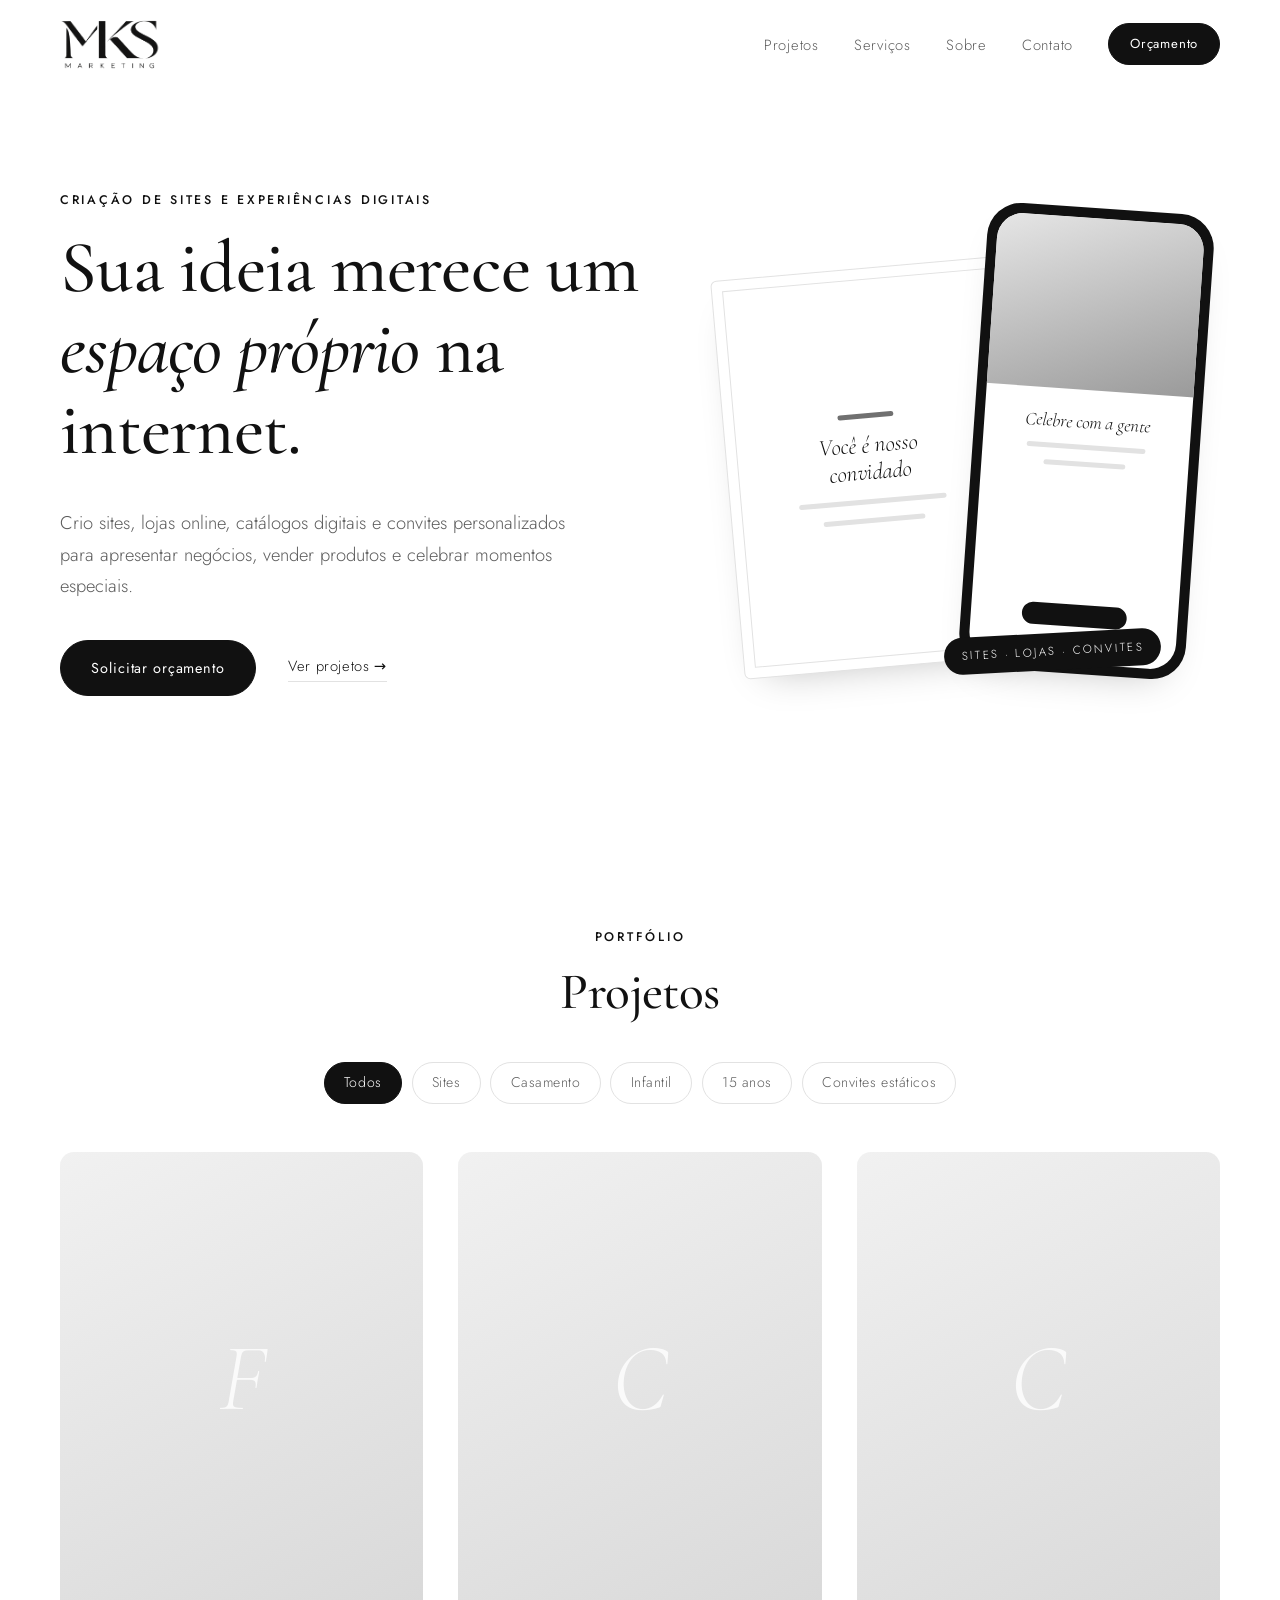
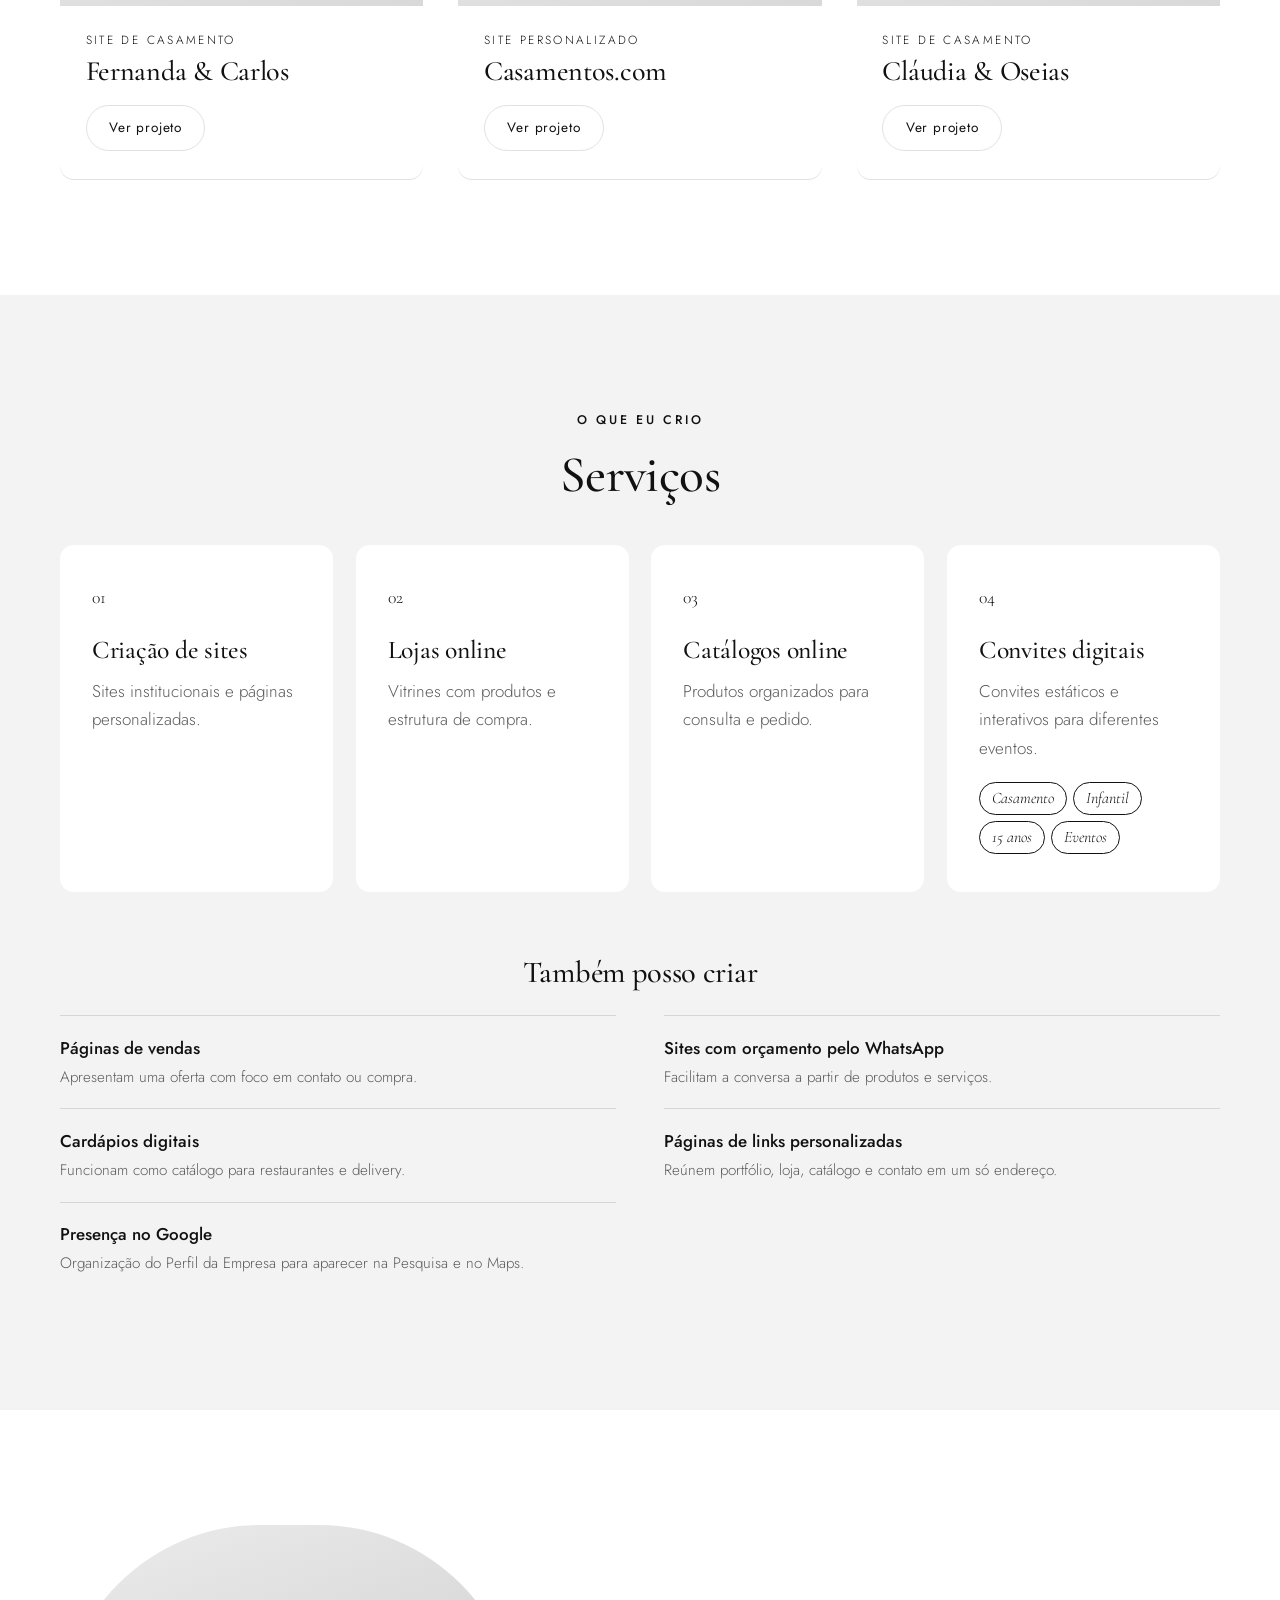
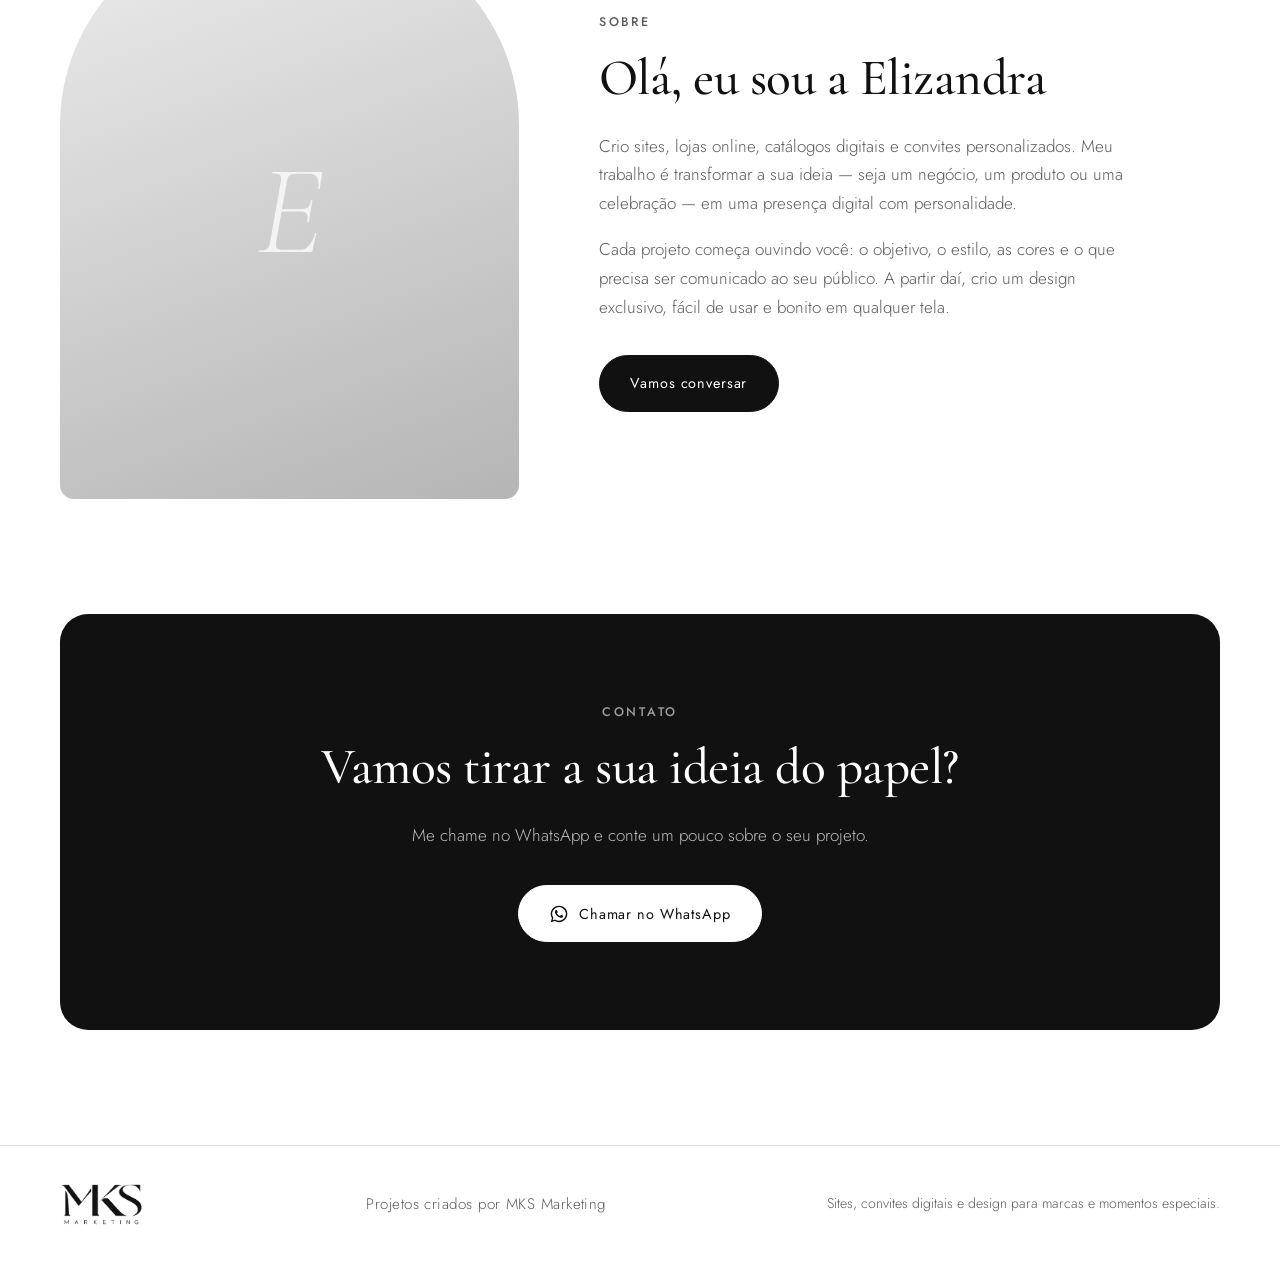
==== commit 2291ce60: "Novo posicionamento: criação de sites e experiências digitais - Início com novo título e apresentaçã" ====
--- a/index.html
+++ b/index.html
@@ -3,8 +3,8 @@
 <head>
   <meta charset="UTF-8" />
   <meta name="viewport" content="width=device-width, initial-scale=1" />
-  <title>MKS Marketing · Sites, convites digitais e design</title>
-  <meta name="description" content="MKS Marketing — Sites, convites digitais e design para marcas e momentos especiais." />
+  <title>MKS Marketing · Criação de sites e experiências digitais</title>
+  <meta name="description" content="MKS Marketing — Criação de sites, lojas online, catálogos digitais e convites personalizados para apresentar negócios, vender produtos e celebrar momentos especiais." />
   <meta name="theme-color" content="#ffffff" />
 
   <link rel="preconnect" href="https://fonts.googleapis.com" />
@@ -39,12 +39,12 @@
     <section class="hero" id="inicio">
       <div class="container hero__grid">
         <div class="hero__texto">
-          <p class="sobretitulo">Design de sites e convites digitais</p>
-          <h1>Sites e convites para <em>momentos especiais</em></h1>
+          <p class="sobretitulo">Criação de sites e experiências digitais</p>
+          <h1>Sua ideia merece um <em>espaço próprio</em> na internet.</h1>
           <p class="hero__intro">
-            Crio sites personalizados e convites digitais para casamentos,
-            aniversários infantis, 15 anos e eventos — cada um pensado para
-            o estilo, a idade e a história de quem vai celebrar.
+            Crio sites, lojas online, catálogos digitais e convites
+            personalizados para apresentar negócios, vender produtos e
+            celebrar momentos especiais.
           </p>
           <div class="hero__acoes">
             <a href="#" data-whatsapp class="btn">Solicitar orçamento</a>
@@ -69,7 +69,7 @@
               <span class="arte-botao"></span>
             </div>
           </div>
-          <span class="arte-selo">sites · convites</span>
+          <span class="arte-selo">sites · lojas · convites</span>
         </div>
       </div>
     </section>
@@ -102,42 +102,48 @@
           <h2>Serviços</h2>
         </header>
 
+        <!-- Serviços principais -->
         <div class="servicos">
           <article class="servico">
             <span class="servico__num">01</span>
-            <h3>Sites personalizados</h3>
-            <p>
-              Um site exclusivo para o seu evento, com as informações
-              organizadas, identidade própria e navegação pensada para o celular.
-            </p>
+            <h3>Criação de sites</h3>
+            <p>Sites institucionais e páginas personalizadas.</p>
           </article>
 
           <article class="servico">
             <span class="servico__num">02</span>
-            <h3>Convites digitais interativos</h3>
-            <p>
-              Convites para abrir no celular, com botões e links que levam
-              direto ao que o convidado precisa — pronto para enviar pelo WhatsApp.
-            </p>
+            <h3>Lojas online</h3>
+            <p>Vitrines com produtos e estrutura de compra.</p>
           </article>
 
           <article class="servico">
             <span class="servico__num">03</span>
-            <h3>Convites digitais estáticos</h3>
-            <p>
-              Uma arte única, bonita e objetiva, em imagem, ideal para
-              compartilhar com rapidez nas conversas e nas redes sociais.
-            </p>
-          </article>
-        </div>
-
-        <div class="ocasioes">
-          <p>Artes para diferentes temas, idades e estilos:</p>
-          <ul>
-            <li>Casamento</li>
-            <li>Aniversário infantil</li>
-            <li>15 anos</li>
-            <li>Eventos</li>
+            <h3>Catálogos online</h3>
+            <p>Produtos organizados para consulta e pedido.</p>
+          </article>
+
+          <article class="servico">
+            <span class="servico__num">04</span>
+            <h3>Convites digitais</h3>
+            <p>Convites estáticos e interativos para diferentes eventos.</p>
+            <ul class="servico__tags">
+              <li>Casamento</li>
+              <li>Infantil</li>
+              <li>15 anos</li>
+              <li>Eventos</li>
+            </ul>
+          </article>
+        </div>
+
+        <!-- Serviços complementares — apague um <li> para retirar do site -->
+        <div class="extras">
+          <h3 class="extras__titulo">Também posso criar</h3>
+          <ul class="extras__lista">
+            <li><strong>Páginas de vendas</strong><span>Apresentam uma oferta com foco em contato ou compra.</span></li>
+            <li><strong>Sites com orçamento pelo WhatsApp</strong><span>Facilitam a conversa a partir de produtos e serviços.</span></li>
+            <li><strong>Cardápios digitais</strong><span>Funcionam como catálogo para restaurantes e delivery.</span></li>
+            <li><strong>Páginas de links personalizadas</strong><span>Reúnem portfólio, loja, catálogo e contato em um só endereço.</span></li>
+            <li><strong>Presença no Google</strong><span>Organização do Perfil da Empresa para aparecer na Pesquisa e no Maps.</span></li>
           </ul>
         </div>
       </div>
@@ -155,14 +161,14 @@
           <h2>Olá, eu sou a Elizandra</h2>
           <!-- Edite os parágrafos abaixo com a sua apresentação -->
           <p>
-            Sou designer de sites e convites digitais. Meu trabalho é
-            transformar a ideia de cada celebração em uma peça com
-            personalidade — seja um casamento, um aniversário infantil, uma
-            festa de 15 anos ou um evento.
+            Crio sites, lojas online, catálogos digitais e convites
+            personalizados. Meu trabalho é transformar a sua ideia — seja um
+            negócio, um produto ou uma celebração — em uma presença digital
+            com personalidade.
           </p>
           <p>
-            Cada projeto começa ouvindo você: o tema, o estilo, as cores e o
-            que precisa ser comunicado aos convidados. A partir daí, crio um
+            Cada projeto começa ouvindo você: o objetivo, o estilo, as cores e o
+            que precisa ser comunicado ao seu público. A partir daí, crio um
             design exclusivo, fácil de usar e bonito em qualquer tela.
           </p>
           <a href="#" data-whatsapp class="btn">Vamos conversar</a>
@@ -174,8 +180,8 @@
     <section class="contato" id="contato">
       <div class="container contato__caixa">
         <p class="sobretitulo">Contato</p>
-        <h2>Vamos criar algo especial para o seu momento?</h2>
-        <p>Me chame no WhatsApp e conte um pouco sobre o seu evento.</p>
+        <h2>Vamos tirar a sua ideia do papel?</h2>
+        <p>Me chame no WhatsApp e conte um pouco sobre o seu projeto.</p>
         <a href="#" data-whatsapp class="btn btn--claro">
           <svg viewBox="0 0 24 24" width="20" height="20" aria-hidden="true"><path fill="currentColor" d="M12.04 2a9.9 9.9 0 0 0-8.5 14.98L2 22l5.17-1.5A9.9 9.9 0 1 0 12.04 2Zm0 18.06c-1.5 0-2.98-.4-4.26-1.17l-.3-.18-3.07.9.92-2.99-.2-.31a8.2 8.2 0 1 1 6.91 3.75Zm4.5-6.14c-.25-.12-1.46-.72-1.69-.8-.22-.08-.39-.12-.55.12-.16.25-.63.8-.77.97-.14.16-.28.18-.53.06a6.7 6.7 0 0 1-3.34-2.92c-.25-.43.25-.4.72-1.34.08-.16.04-.3-.02-.43l-.76-1.82c-.2-.48-.4-.41-.55-.42h-.47a.9.9 0 0 0-.65.3 2.74 2.74 0 0 0-.86 2.04c0 1.2.88 2.37 1 2.53.13.17 1.73 2.64 4.2 3.7 1.56.67 2.17.73 2.95.61.47-.07 1.46-.6 1.66-1.18.2-.58.2-1.08.14-1.18-.06-.1-.22-.16-.47-.28Z"/></svg>
           Chamar no WhatsApp
--- a/css/style.css
+++ b/css/style.css
@@ -237,7 +237,7 @@
 @keyframes surgir { from { opacity: 0; transform: translateY(12px); } }
 
 /* ---------- Serviços ---------- */
-.servicos { display: grid; grid-template-columns: repeat(3, 1fr); gap: 1.6rem; }
+.servicos { display: grid; grid-template-columns: repeat(4, 1fr); gap: 1.4rem; }
 .servico {
   background: var(--superficie);
   border-radius: var(--raio);
@@ -246,13 +246,24 @@
 .servico__num { display: block; font-family: var(--serifa); font-size: 1.1rem; color: var(--acento); margin-bottom: 1.4rem; }
 .servico p { color: var(--texto-suave); margin: 0; }
 
-.ocasioes { margin-top: 3.2rem; text-align: center; }
-.ocasioes p { color: var(--texto-suave); margin-bottom: 1rem; }
-.ocasioes ul { display: flex; flex-wrap: wrap; justify-content: center; gap: .7rem; list-style: none; padding: 0; margin: 0; }
-.ocasioes li {
-  font-family: var(--serifa); font-size: 1.3rem; font-style: italic;
-  padding: .35rem 1.3rem; border: 1px solid var(--texto); border-radius: 999px; color: var(--texto);
-}
+.servico__tags { display: flex; flex-wrap: wrap; gap: .4rem; list-style: none; padding: 0; margin: 1.2rem 0 0; }
+.servico__tags li {
+  font-family: var(--serifa); font-style: italic; font-size: 1rem;
+  padding: .1rem .75rem; border: 1px solid var(--texto); border-radius: 999px;
+}
+
+.extras { margin-top: 4rem; }
+.extras__titulo { text-align: center; font-size: 1.9rem; margin-bottom: 1.6rem; }
+.extras__lista {
+  list-style: none; padding: 0; margin: 0;
+  display: grid; grid-template-columns: repeat(2, 1fr); column-gap: 3rem;
+}
+.extras__lista li {
+  display: flex; flex-direction: column; gap: .15rem;
+  padding: 1.1rem 0; border-top: 1px solid #d6d6d6;
+}
+.extras__lista strong { font-weight: 500; }
+.extras__lista span { color: var(--texto-suave); font-size: .95rem; }
 
 /* ---------- Sobre ---------- */
 .sobre { display: grid; grid-template-columns: .85fr 1.15fr; gap: 5rem; align-items: center; }
@@ -289,7 +300,8 @@
   .hero__grid { grid-template-columns: 1fr; gap: 3rem; }
   .hero__arte { height: 400px; max-width: 460px; width: 100%; margin-inline: auto; }
   .grade { grid-template-columns: repeat(2, 1fr); gap: 1.6rem; }
-  .servicos { grid-template-columns: 1fr; }
+  .servicos { grid-template-columns: repeat(2, 1fr); }
+  .extras__lista { grid-template-columns: 1fr; }
   .sobre { grid-template-columns: 1fr; gap: 3rem; }
   .sobre__foto { max-width: 360px; margin-inline: auto; }
 }
@@ -328,6 +340,7 @@
   .filtros::-webkit-scrollbar { display: none; }
   .filtro { flex: none; }
   .servico { padding: 2rem 1.6rem; }
+  .servicos { grid-template-columns: 1fr; }
   .rodape__grid { justify-content: center; text-align: center; flex-direction: column; gap: .3rem; }
 }
 
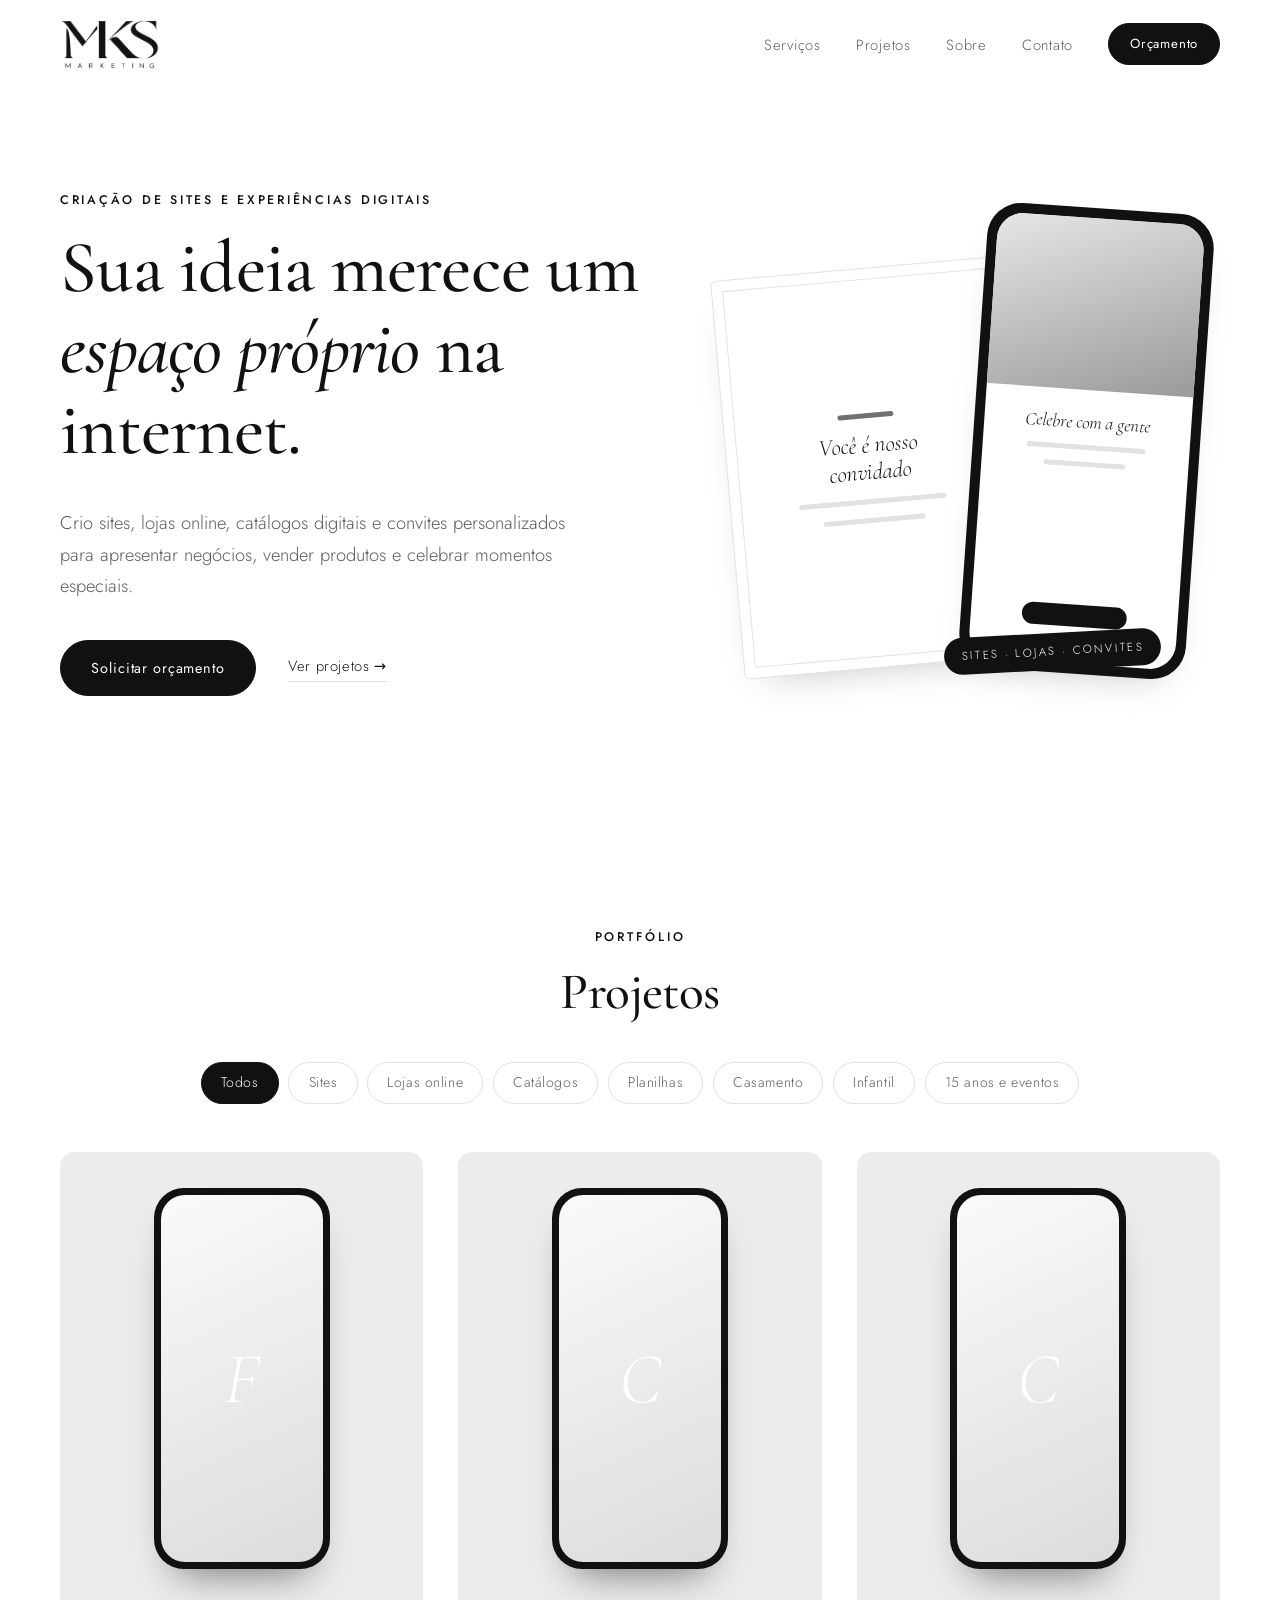
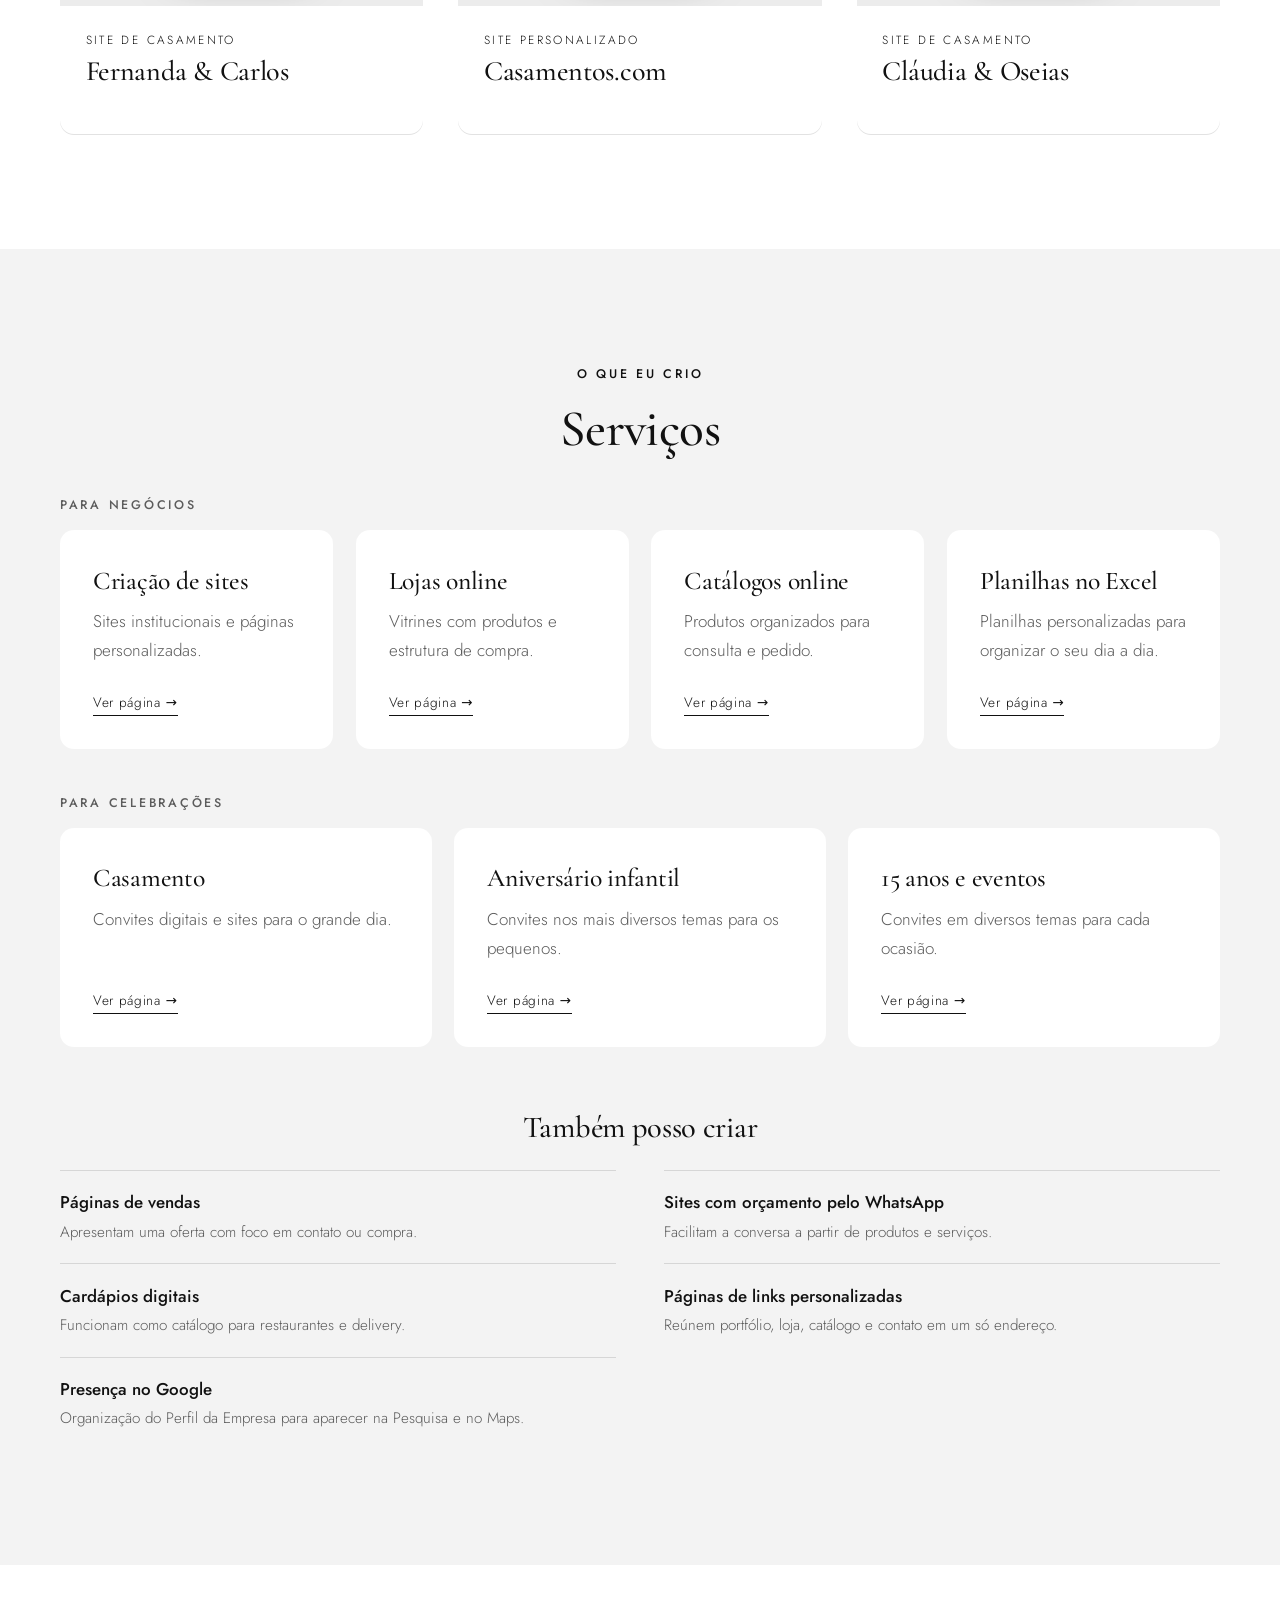
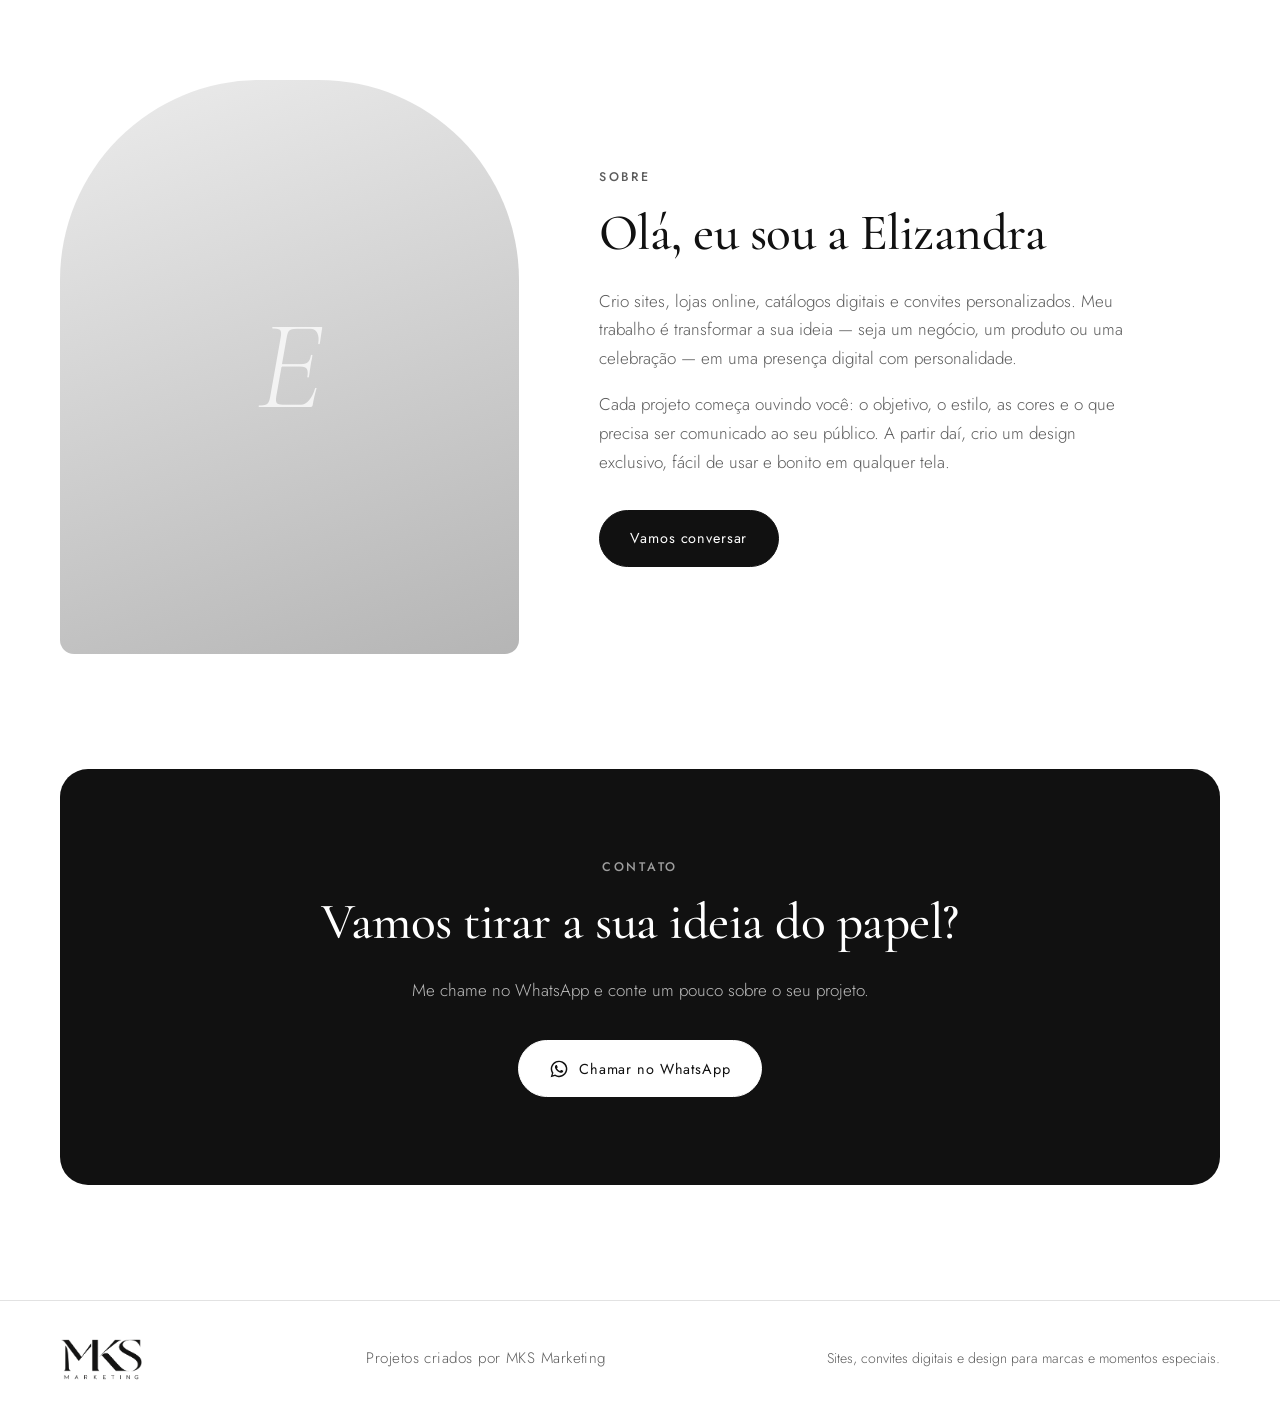
==== commit d97e4fc9: "Cria uma página para cada serviço - Páginas: sites, lojas online, catálogos, planilhas no Excel, cas" ====
--- a/index.html
+++ b/index.html
@@ -12,26 +12,10 @@
   <link href="https://fonts.googleapis.com/css2?family=Cormorant+Garamond:ital,wght@0,400;0,500;0,600;1,400&family=Jost:wght@300;400;500&display=swap" rel="stylesheet" />
   <link rel="stylesheet" href="css/style.css" />
 </head>
-<body>
+<body data-pagina="inicio">
 
-  <!-- ================= CABEÇALHO ================= -->
-  <header class="topo">
-    <nav class="nav container" aria-label="Principal">
-      <a href="#inicio" class="marca marca--logo"><img src="img/logo-mks.png" alt="MKS Marketing" width="900" height="549" /></a>
-
-      <button class="nav__toggle" type="button" aria-expanded="false" aria-controls="menu" aria-label="Abrir menu">
-        <span></span><span></span>
-      </button>
-
-      <ul class="nav__menu" id="menu">
-        <li><a href="#projetos">Projetos</a></li>
-        <li><a href="#servicos">Serviços</a></li>
-        <li><a href="#sobre">Sobre</a></li>
-        <li><a href="#contato">Contato</a></li>
-        <li><a href="#" data-whatsapp class="btn btn--pequeno">Orçamento</a></li>
-      </ul>
-    </nav>
-  </header>
+  <!-- Cabeçalho e rodapé são gerados por js/main.js (iguais em todas as páginas) -->
+  <div id="topo"></div>
 
   <main>
 
@@ -82,7 +66,7 @@
           <h2>Projetos</h2>
         </header>
 
-        <!-- Os filtros e os cards são gerados a partir de js/config.js -->
+        <!-- Os filtros e os cards são gerados a partir de js/config.js (PAGINAS e PROJETOS) -->
         <div class="filtros" id="filtros" role="group" aria-label="Filtrar projetos por categoria"></div>
 
         <div class="grade" id="grade-projetos" aria-live="polite"></div>
@@ -102,37 +86,16 @@
           <h2>Serviços</h2>
         </header>
 
-        <!-- Serviços principais -->
-        <div class="servicos">
-          <article class="servico">
-            <span class="servico__num">01</span>
-            <h3>Criação de sites</h3>
-            <p>Sites institucionais e páginas personalizadas.</p>
-          </article>
+        <!-- Os cards abaixo são gerados a partir de PAGINAS em js/config.js,
+             e cada um leva para a página do serviço -->
+        <div class="grupo-servicos">
+          <h3 class="grupo-servicos__titulo">Para negócios</h3>
+          <div class="servicos" id="servicos-negocios"></div>
+        </div>
 
-          <article class="servico">
-            <span class="servico__num">02</span>
-            <h3>Lojas online</h3>
-            <p>Vitrines com produtos e estrutura de compra.</p>
-          </article>
-
-          <article class="servico">
-            <span class="servico__num">03</span>
-            <h3>Catálogos online</h3>
-            <p>Produtos organizados para consulta e pedido.</p>
-          </article>
-
-          <article class="servico">
-            <span class="servico__num">04</span>
-            <h3>Convites digitais</h3>
-            <p>Convites estáticos e interativos para diferentes eventos.</p>
-            <ul class="servico__tags">
-              <li>Casamento</li>
-              <li>Infantil</li>
-              <li>15 anos</li>
-              <li>Eventos</li>
-            </ul>
-          </article>
+        <div class="grupo-servicos">
+          <h3 class="grupo-servicos__titulo">Para celebrações</h3>
+          <div class="servicos servicos--3" id="servicos-celebracoes"></div>
         </div>
 
         <!-- Serviços complementares — apague um <li> para retirar do site -->
@@ -190,13 +153,7 @@
     </section>
   </main>
 
-  <footer class="rodape">
-    <div class="container rodape__grid">
-      <img src="img/logo-mks.png" alt="MKS Marketing" class="rodape__logo" width="900" height="549" />
-      <p class="rodape__assinatura">Projetos criados por MKS Marketing</p>
-      <span>Sites, convites digitais e design para marcas e momentos especiais.</span>
-    </div>
-  </footer>
+  <div id="rodape"></div>
 
   <script src="js/config.js"></script>
   <script src="js/main.js"></script>
--- a/css/style.css
+++ b/css/style.css
@@ -209,17 +209,46 @@
   animation: surgir .45s ease both;
 }
 .card:hover { transform: translateY(-4px); box-shadow: var(--sombra); }
-.card__midia { aspect-ratio: 4 / 5; overflow: hidden; background: var(--fundo-tom); }
-.card__midia img { width: 100%; height: 100%; object-fit: cover; transition: transform .6s; }
-.card:hover .card__midia img { transform: scale(1.04); }
-.card__midia--vazia {
+.card__midia {
+  aspect-ratio: 4 / 5;
   display: grid; place-items: center;
-  background: linear-gradient(155deg, #f1f1f1, #d9d9d9);
-}
-.card__inicial {
-  font-family: var(--serifa); font-style: italic;
-  font-size: 6rem; color: rgba(255, 255, 255, .8);
-}
+  background: #ececec;
+  overflow: hidden;
+}
+
+/* ---------- Mockups (celular e notebook) ---------- */
+.mockup { transition: transform .5s; }
+.card:hover .mockup { transform: translateY(-6px); }
+.mockup__tela { position: relative; overflow: hidden; background: #fff; }
+.mockup__tela img { position: absolute; inset: 0; width: 100%; height: 100%; object-fit: cover; object-position: top; }
+.mockup__tela--vazia {
+  display: grid; place-items: center;
+  background: linear-gradient(155deg, #fafafa, #dcdcdc);
+}
+.mockup__tela--vazia span { font-family: var(--serifa); font-style: italic; font-size: 4.5rem; color: #fff; }
+
+.mockup--celular {
+  height: 84%; aspect-ratio: 9 / 19.5;
+  padding: 7px; border-radius: 30px;
+  background: #111;
+  box-shadow: 0 24px 40px -22px rgba(0, 0, 0, .55);
+}
+.mockup--celular .mockup__tela { height: 100%; border-radius: 24px; }
+
+.mockup--notebook { width: 88%; }
+.mockup--notebook .mockup__tela {
+  aspect-ratio: 16 / 10;
+  border: 8px solid #111; border-bottom-width: 12px;
+  border-radius: 10px 10px 0 0;
+  box-shadow: 0 24px 40px -22px rgba(0, 0, 0, .55);
+}
+.mockup--notebook::after {
+  content: ""; display: block;
+  height: 10px; margin: 0 -6%;
+  background: linear-gradient(#d4d4d4, #a9a9a9);
+  border-radius: 0 0 12px 12px;
+}
+
 .card__corpo { padding: 1.5rem 1.6rem 1.8rem; }
 .card__categoria {
   font-size: .74rem; letter-spacing: .2em; text-transform: uppercase;
@@ -237,20 +266,30 @@
 @keyframes surgir { from { opacity: 0; transform: translateY(12px); } }
 
 /* ---------- Serviços ---------- */
+.grupo-servicos + .grupo-servicos { margin-top: 3rem; }
+.grupo-servicos__titulo {
+  font-family: var(--sans); font-size: .78rem; font-weight: 500;
+  letter-spacing: .22em; text-transform: uppercase;
+  color: var(--texto-suave); margin-bottom: 1.1rem;
+}
 .servicos { display: grid; grid-template-columns: repeat(4, 1fr); gap: 1.4rem; }
+.servicos--3 { grid-template-columns: repeat(3, 1fr); }
 .servico {
+  display: flex; flex-direction: column;
   background: var(--superficie);
   border-radius: var(--raio);
-  padding: 2.4rem 2rem;
-}
-.servico__num { display: block; font-family: var(--serifa); font-size: 1.1rem; color: var(--acento); margin-bottom: 1.4rem; }
-.servico p { color: var(--texto-suave); margin: 0; }
-
-.servico__tags { display: flex; flex-wrap: wrap; gap: .4rem; list-style: none; padding: 0; margin: 1.2rem 0 0; }
-.servico__tags li {
-  font-family: var(--serifa); font-style: italic; font-size: 1rem;
-  padding: .1rem .75rem; border: 1px solid var(--texto); border-radius: 999px;
-}
+  padding: 2.2rem 2rem 2rem;
+  text-decoration: none;
+  border: 1px solid transparent;
+  transition: border-color .25s, transform .25s, box-shadow .25s;
+}
+.servico:hover { border-color: var(--texto); transform: translateY(-3px); box-shadow: var(--sombra); }
+.servico p { color: var(--texto-suave); margin: 0 0 1.6rem; }
+.servico__link {
+  margin-top: auto; font-size: .85rem; letter-spacing: .05em;
+  border-bottom: 1px solid var(--texto); align-self: flex-start; padding-bottom: 1px;
+}
+.servico__link::after { content: " →"; }
 
 .extras { margin-top: 4rem; }
 .extras__titulo { text-align: center; font-size: 1.9rem; margin-bottom: 1.6rem; }
@@ -264,6 +303,31 @@
 }
 .extras__lista strong { font-weight: 500; }
 .extras__lista span { color: var(--texto-suave); font-size: .95rem; }
+
+/* ---------- Páginas de serviço ---------- */
+.pag-hero { padding: clamp(2.5rem, 6vw, 5rem) 0 clamp(3.5rem, 8vw, 6rem); }
+.pag-hero__grid { display: grid; grid-template-columns: 1.2fr .8fr; gap: 4rem; align-items: center; }
+.voltar {
+  display: inline-block; margin-bottom: 2rem;
+  font-size: .85rem; letter-spacing: .04em; color: var(--texto-suave); text-decoration: none;
+}
+.voltar:hover { color: var(--texto); }
+.inclui {
+  border: 1px solid var(--texto); border-radius: var(--raio);
+  padding: 2.2rem 2rem;
+}
+.inclui__titulo { font-size: 1.7rem; margin-bottom: 1rem; }
+.inclui ul { list-style: none; margin: 0; padding: 0; }
+.inclui li { padding: .8rem 0 .8rem 1.6rem; border-top: 1px solid var(--linha); position: relative; }
+.inclui li::before { content: "—"; position: absolute; left: 0; color: var(--texto-suave); }
+
+.outros { display: flex; flex-wrap: wrap; justify-content: center; gap: .7rem; }
+.outros__item {
+  font-family: var(--serifa); font-size: 1.3rem; font-style: italic;
+  padding: .4rem 1.4rem; border: 1px solid var(--linha); border-radius: 999px;
+  text-decoration: none; transition: border-color .2s, background .2s, color .2s;
+}
+.outros__item:hover { background: var(--escuro); border-color: var(--escuro); color: #fff; }
 
 /* ---------- Sobre ---------- */
 .sobre { display: grid; grid-template-columns: .85fr 1.15fr; gap: 5rem; align-items: center; }
@@ -300,9 +364,10 @@
   .hero__grid { grid-template-columns: 1fr; gap: 3rem; }
   .hero__arte { height: 400px; max-width: 460px; width: 100%; margin-inline: auto; }
   .grade { grid-template-columns: repeat(2, 1fr); gap: 1.6rem; }
-  .servicos { grid-template-columns: repeat(2, 1fr); }
+  .servicos, .servicos--3 { grid-template-columns: repeat(2, 1fr); }
   .extras__lista { grid-template-columns: 1fr; }
   .sobre { grid-template-columns: 1fr; gap: 3rem; }
+  .pag-hero__grid { grid-template-columns: 1fr; gap: 3rem; }
   .sobre__foto { max-width: 360px; margin-inline: auto; }
 }
 
@@ -339,8 +404,8 @@
   .filtros { justify-content: flex-start; flex-wrap: nowrap; overflow-x: auto; margin-inline: -16px; padding: 0 16px 4px; scrollbar-width: none; }
   .filtros::-webkit-scrollbar { display: none; }
   .filtro { flex: none; }
-  .servico { padding: 2rem 1.6rem; }
-  .servicos { grid-template-columns: 1fr; }
+  .servico { padding: 1.8rem 1.6rem; }
+  .servicos, .servicos--3 { grid-template-columns: 1fr; }
   .rodape__grid { justify-content: center; text-align: center; flex-direction: column; gap: .3rem; }
 }
 
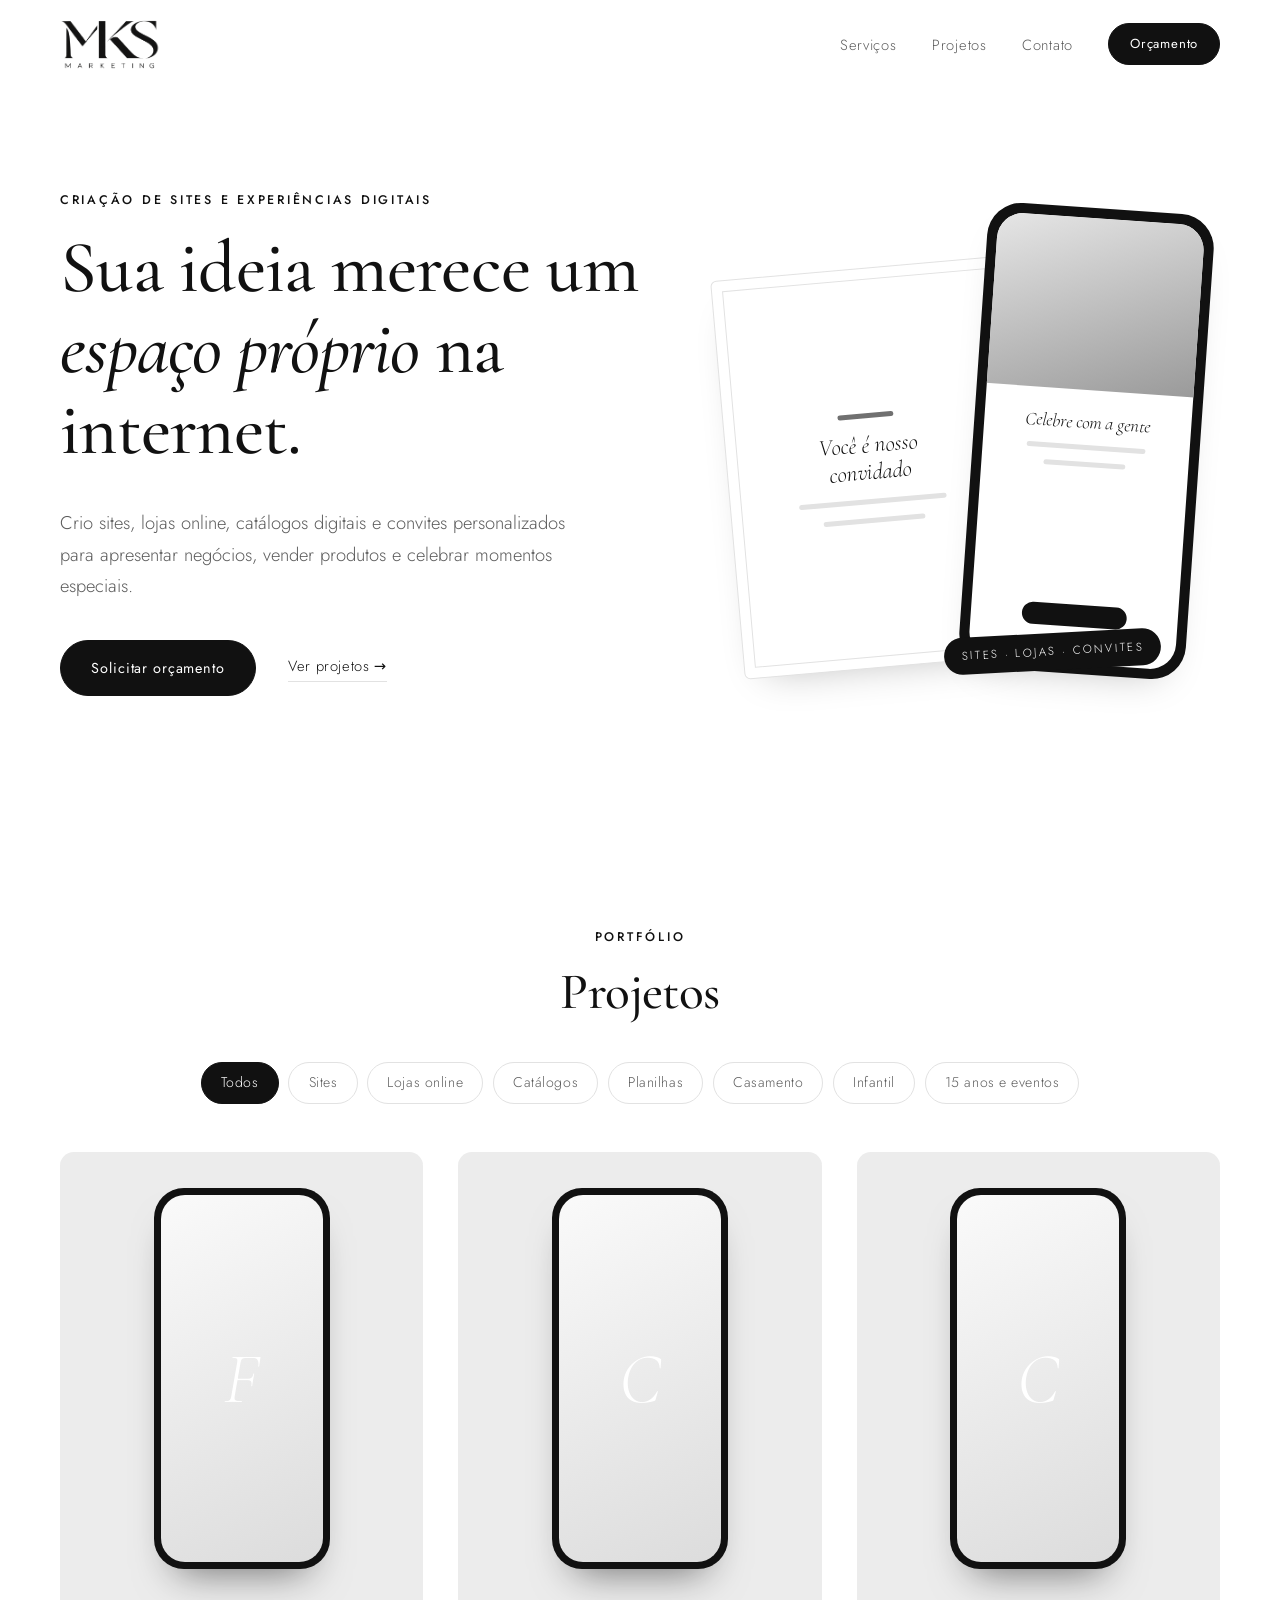
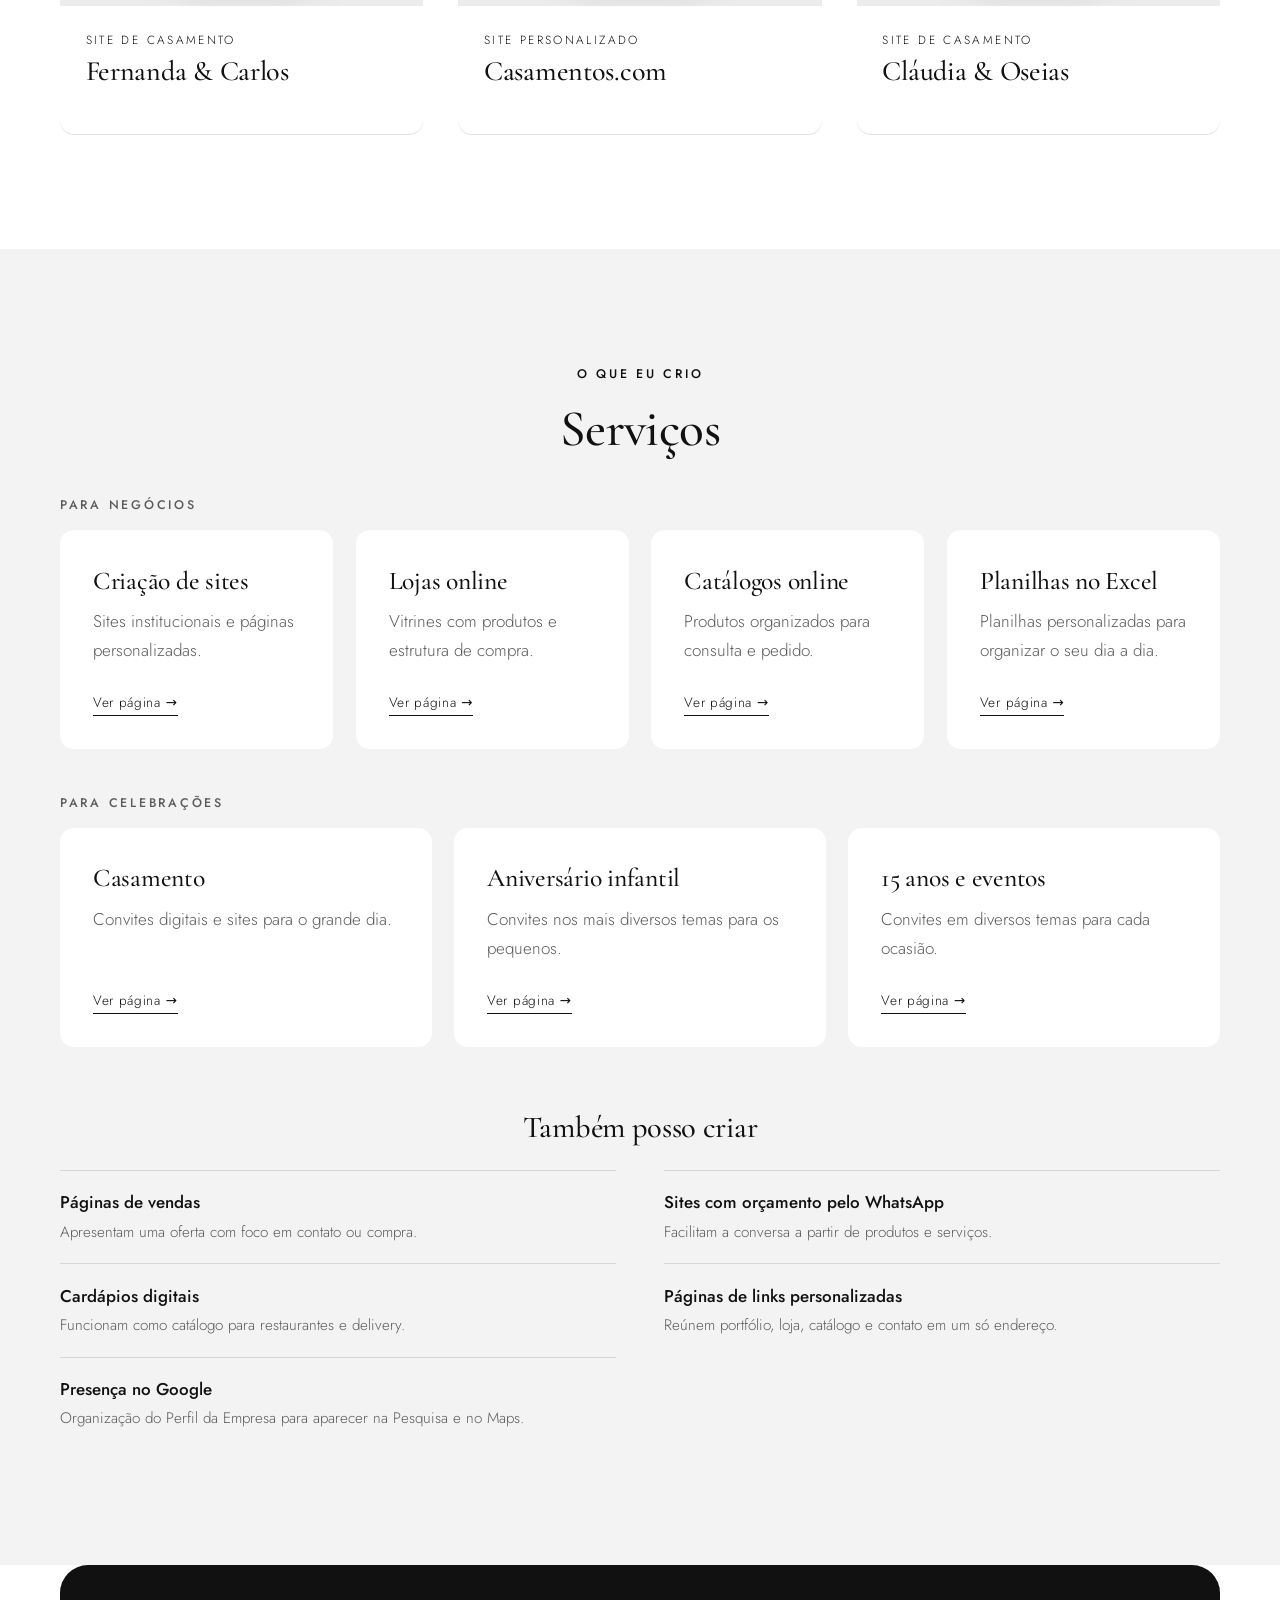
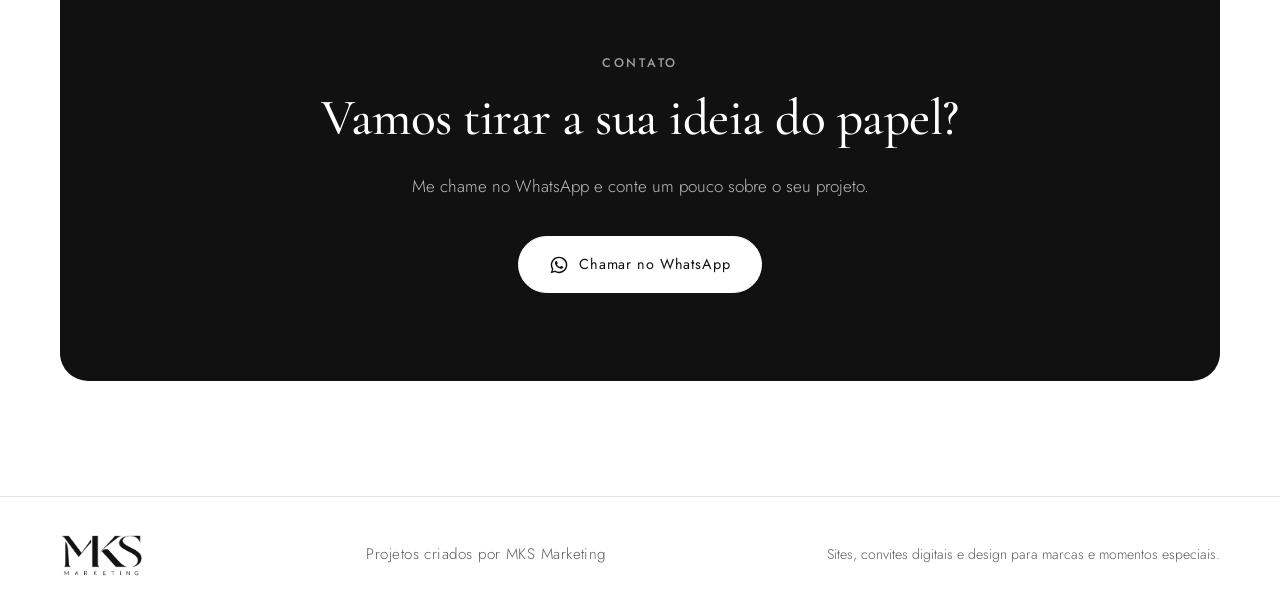
==== commit 3d58e26c: "Remove a seção Sobre e o link do menu Co-Authored-By: Claude Opus 5.5 <noreply@anthropic.com> Claude" ====
--- a/index.html
+++ b/index.html
@@ -112,33 +112,6 @@
       </div>
     </section>
 
-    <!-- ================= SOBRE ================= -->
-    <section class="secao" id="sobre">
-      <div class="container sobre">
-        <!-- Para usar sua foto: coloque o arquivo em img/ e troque a div abaixo por
-             <img src="img/sua-foto.jpg" alt="Elizandra Straub" class="sobre__foto"> -->
-        <div class="sobre__foto sobre__foto--vazia" aria-hidden="true"><span>E</span></div>
-
-        <div class="sobre__texto">
-          <p class="sobretitulo">Sobre</p>
-          <h2>Olá, eu sou a Elizandra</h2>
-          <!-- Edite os parágrafos abaixo com a sua apresentação -->
-          <p>
-            Crio sites, lojas online, catálogos digitais e convites
-            personalizados. Meu trabalho é transformar a sua ideia — seja um
-            negócio, um produto ou uma celebração — em uma presença digital
-            com personalidade.
-          </p>
-          <p>
-            Cada projeto começa ouvindo você: o objetivo, o estilo, as cores e o
-            que precisa ser comunicado ao seu público. A partir daí, crio um
-            design exclusivo, fácil de usar e bonito em qualquer tela.
-          </p>
-          <a href="#" data-whatsapp class="btn">Vamos conversar</a>
-        </div>
-      </div>
-    </section>
-
     <!-- ================= CONTATO ================= -->
     <section class="contato" id="contato">
       <div class="container contato__caixa">
--- a/css/style.css
+++ b/css/style.css
@@ -329,17 +329,6 @@
 }
 .outros__item:hover { background: var(--escuro); border-color: var(--escuro); color: #fff; }
 
-/* ---------- Sobre ---------- */
-.sobre { display: grid; grid-template-columns: .85fr 1.15fr; gap: 5rem; align-items: center; }
-.sobre__foto { width: 100%; aspect-ratio: 4 / 5; object-fit: cover; border-radius: 200px 200px var(--raio) var(--raio); }
-.sobre__foto--vazia {
-  display: grid; place-items: center;
-  background: linear-gradient(160deg, #ececec, #b5b5b5);
-}
-.sobre__foto--vazia span { font-family: var(--serifa); font-style: italic; font-size: 8rem; color: rgba(255, 255, 255, .75); }
-.sobre__texto p { color: var(--texto-suave); max-width: 34rem; }
-.sobre__texto .btn { margin-top: 1rem; }
-
 /* ---------- Contato ---------- */
 .contato { padding: 0 0 clamp(4.5rem, 9vw, 7.5rem); }
 .contato__caixa {
@@ -366,9 +355,7 @@
   .grade { grid-template-columns: repeat(2, 1fr); gap: 1.6rem; }
   .servicos, .servicos--3 { grid-template-columns: repeat(2, 1fr); }
   .extras__lista { grid-template-columns: 1fr; }
-  .sobre { grid-template-columns: 1fr; gap: 3rem; }
   .pag-hero__grid { grid-template-columns: 1fr; gap: 3rem; }
-  .sobre__foto { max-width: 360px; margin-inline: auto; }
 }
 
 @media (max-width: 760px) {
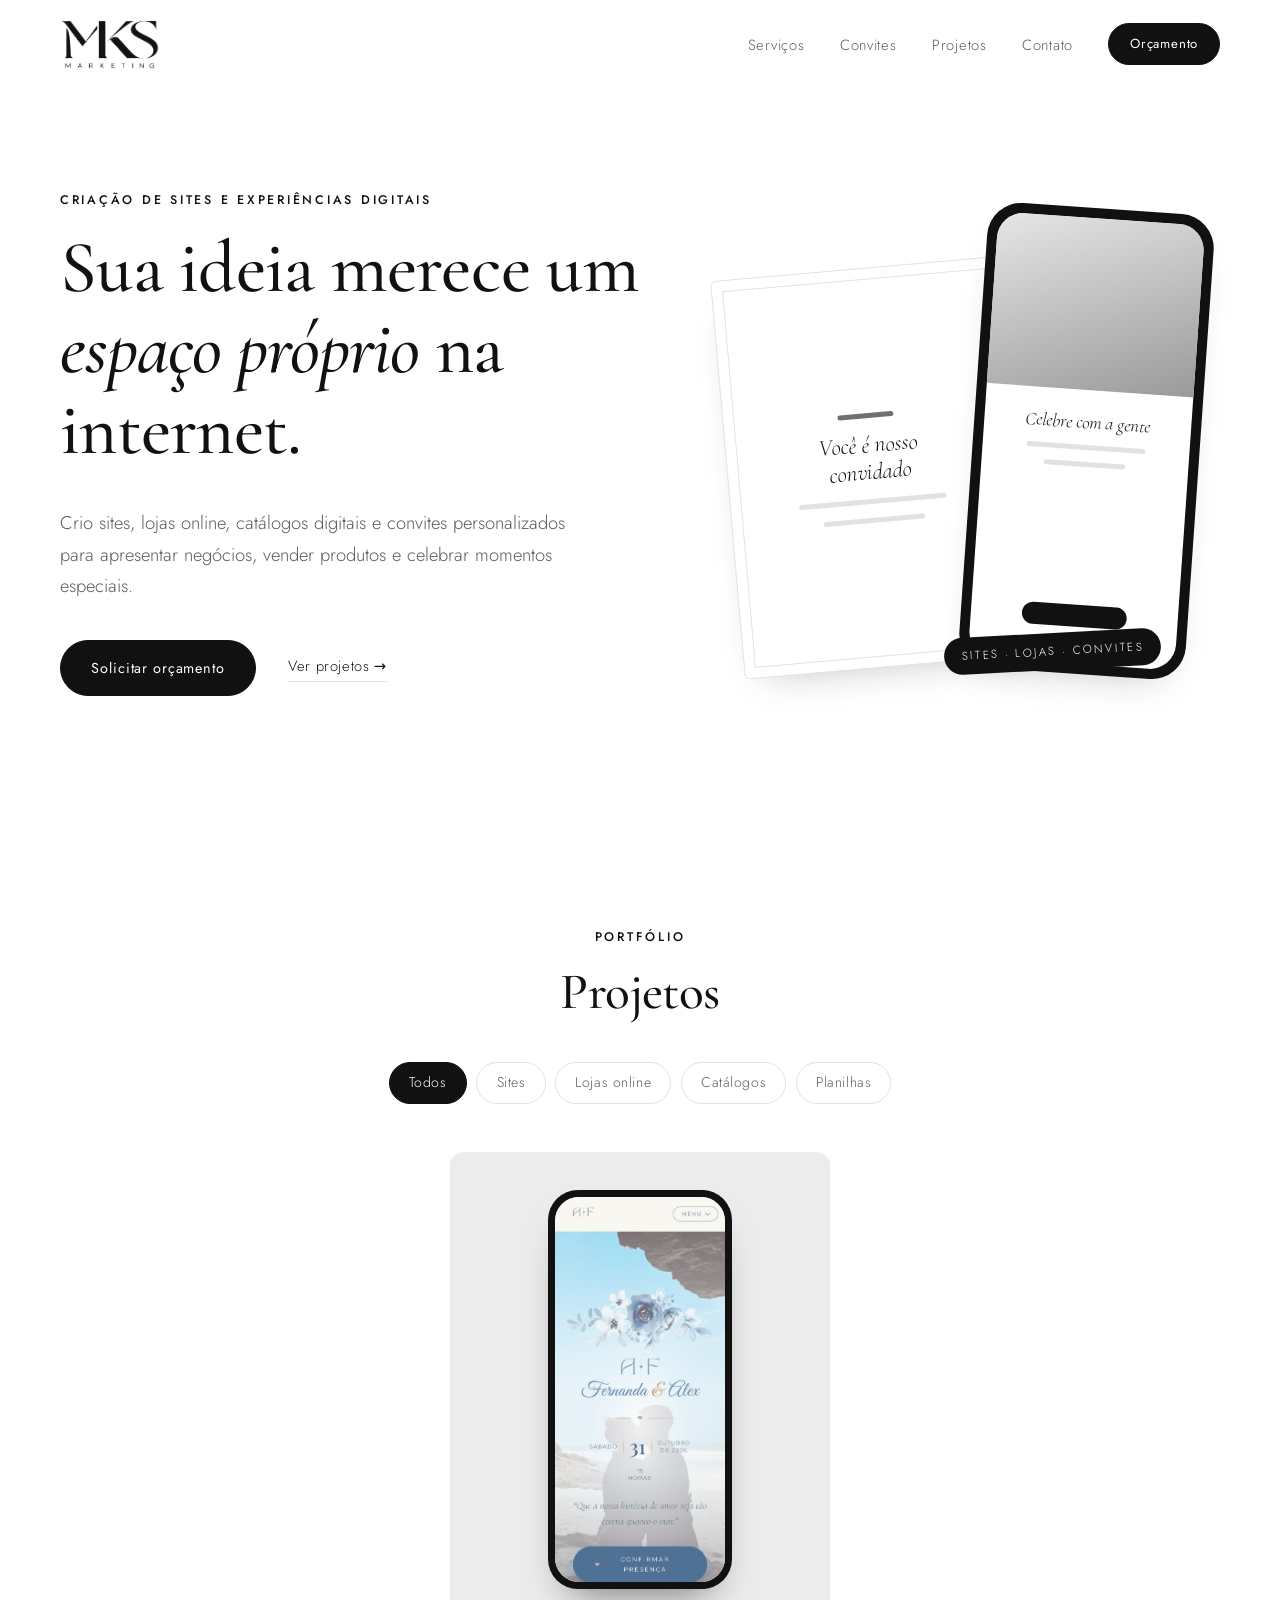
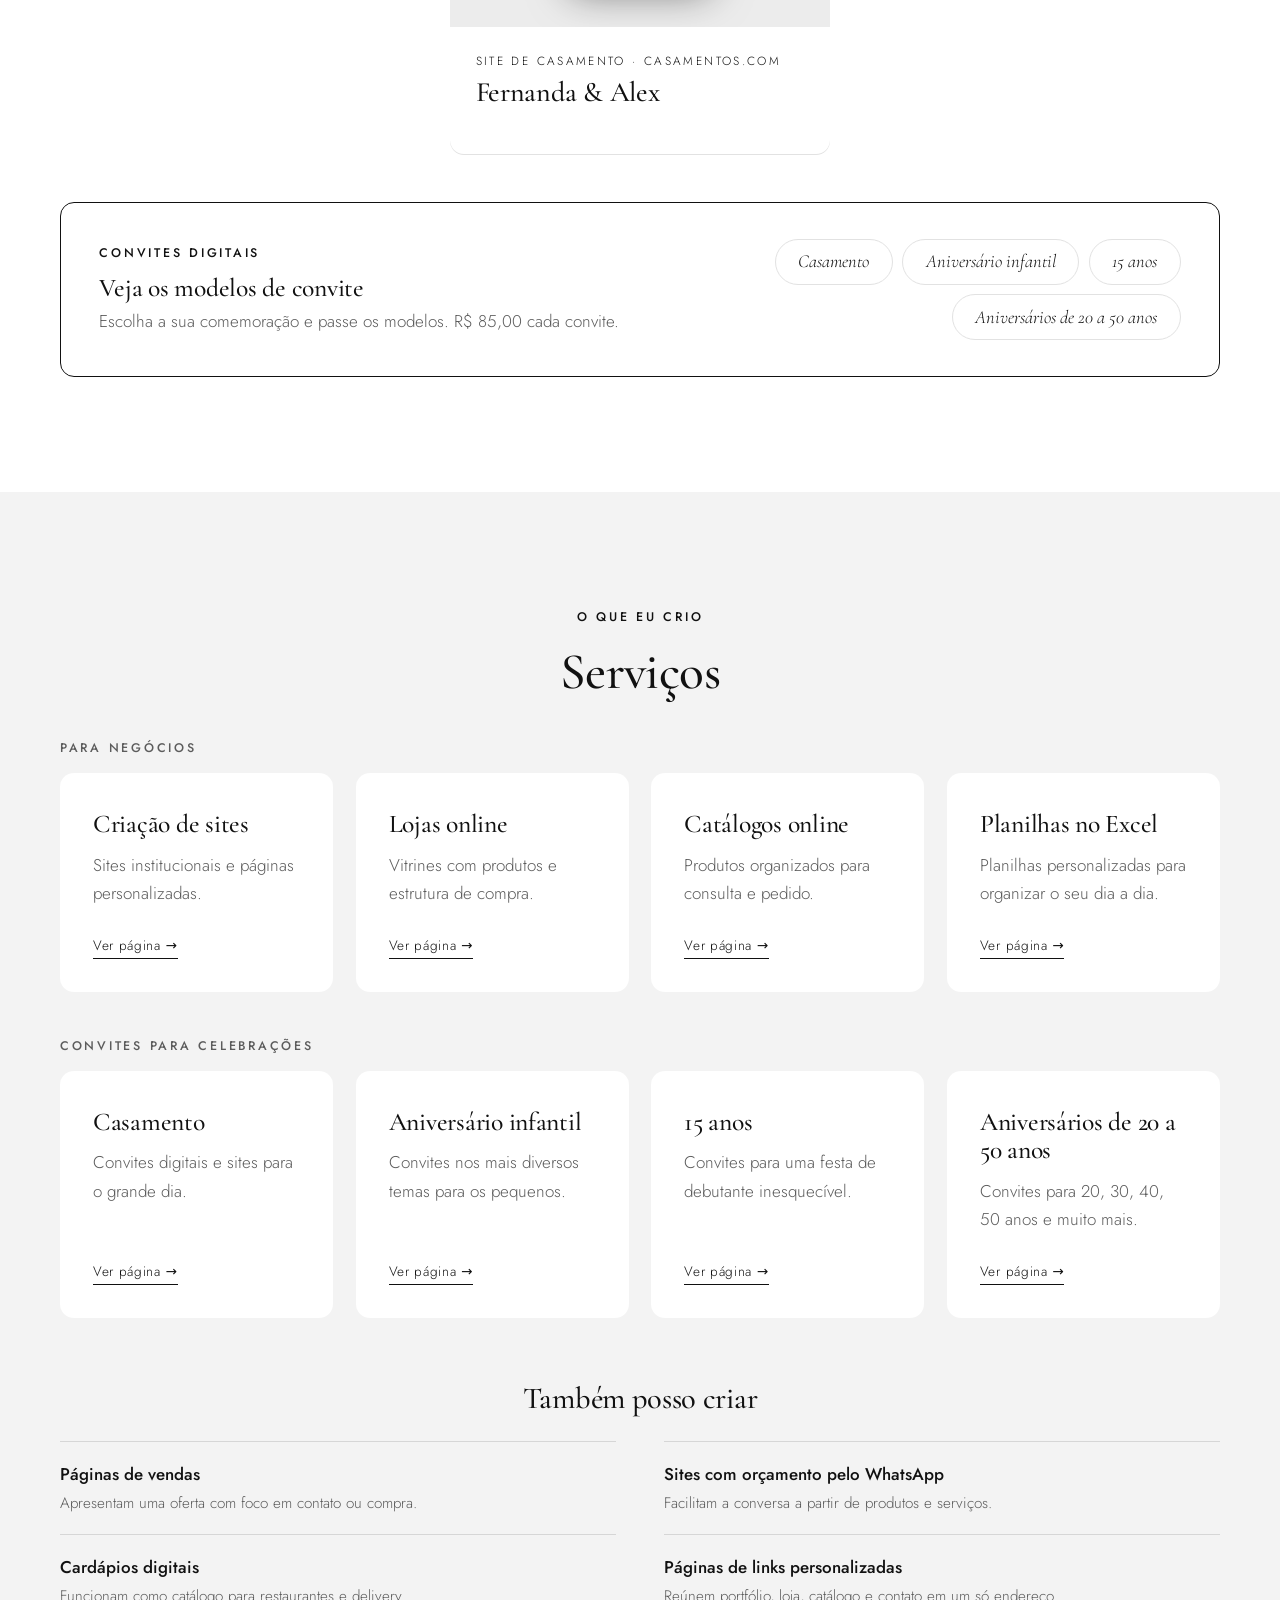
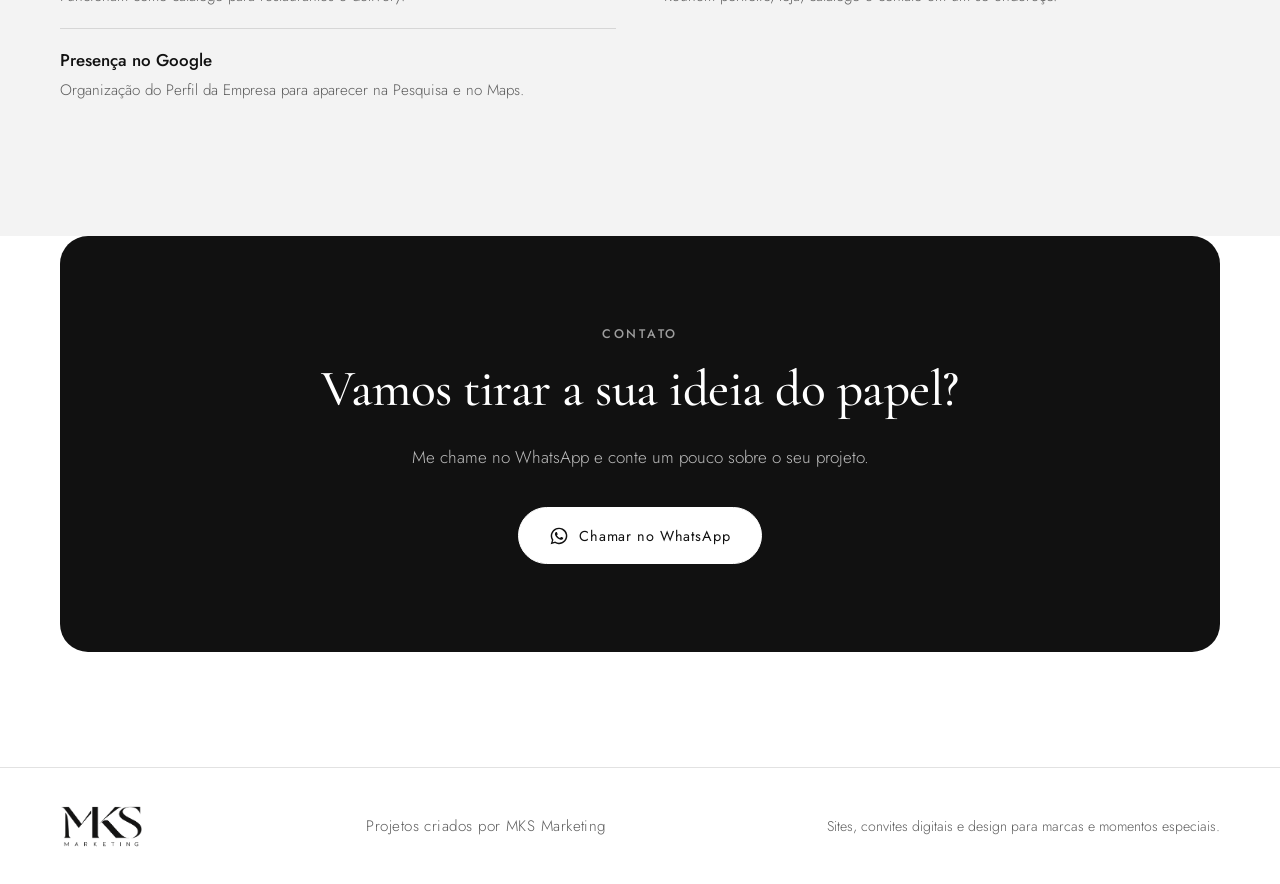
==== commit 51f84b5e: "Uma página de convites para cada comemoração - Separa '15 anos e eventos' em duas páginas: 15 anos (" ====
--- a/index.html
+++ b/index.html
@@ -93,9 +93,9 @@
           <div class="servicos" id="servicos-negocios"></div>
         </div>
 
-        <div class="grupo-servicos">
-          <h3 class="grupo-servicos__titulo">Para celebrações</h3>
-          <div class="servicos servicos--3" id="servicos-celebracoes"></div>
+        <div class="grupo-servicos" id="convites">
+          <h3 class="grupo-servicos__titulo">Convites para celebrações</h3>
+          <div class="servicos" id="servicos-celebracoes"></div>
         </div>
 
         <!-- Serviços complementares — apague um <li> para retirar do site -->
--- a/css/style.css
+++ b/css/style.css
@@ -329,6 +329,116 @@
 }
 .outros__item:hover { background: var(--escuro); border-color: var(--escuro); color: #fff; }
 
+/* ---------- Convites: preço, slide e passo a passo ---------- */
+.secao__intro { max-width: 34rem; margin: .4rem auto 0; color: var(--texto-suave); }
+.preco-destaque {
+  display: inline-flex; align-items: baseline; gap: .6rem;
+  margin: -1rem 0 2.2rem; padding: .5rem 1.2rem;
+  border: 1px solid var(--linha); border-radius: 999px;
+  font-size: .82rem; letter-spacing: .14em; text-transform: uppercase; color: var(--texto-suave);
+}
+.preco-destaque strong {
+  font-family: var(--serifa); font-size: 1.5rem; font-weight: 600;
+  letter-spacing: 0; text-transform: none; color: var(--texto);
+}
+
+.slider { --largura-slide: min(400px, 82vw); }
+.slider__trilho {
+  display: flex; gap: 1.6rem;
+  overflow-x: auto; scroll-snap-type: x mandatory;
+  padding: .5rem calc((100% - var(--largura-slide)) / 2) 1.5rem;
+  scrollbar-width: none; overscroll-behavior-x: contain;
+}
+.slider__trilho::-webkit-scrollbar { display: none; }
+.slider__trilho:focus-visible { outline: 2px solid var(--acento); outline-offset: -2px; }
+.slide {
+  flex: 0 0 var(--largura-slide);
+  scroll-snap-align: center;
+  display: flex; flex-direction: column;
+  background: var(--superficie);
+  border-radius: var(--raio);
+  overflow: hidden;
+  box-shadow: 0 1px 0 var(--linha);
+  opacity: .5; transform: scale(.94);
+  transition: opacity .4s, transform .4s, box-shadow .4s;
+}
+.slide.ativo { opacity: 1; transform: none; box-shadow: var(--sombra); }
+.slide__midia {
+  aspect-ratio: 4 / 5;
+  display: grid; place-items: center;
+  background: #ececec;
+}
+.slide__corpo { display: flex; flex-direction: column; flex: 1; padding: 1.6rem 1.7rem 1.9rem; }
+.slide__titulo { font-size: 2rem; margin-bottom: .6rem; }
+.slide__descricao { color: var(--texto-suave); font-size: .98rem; }
+.slide__subtitulo {
+  font-size: .74rem; font-weight: 500; letter-spacing: .2em; text-transform: uppercase;
+  margin: .4rem 0 .4rem;
+}
+.slide__lista { list-style: none; margin: 0 0 1.4rem; padding: 0; font-size: .95rem; }
+.slide__lista li { padding: .5rem 0 .5rem 1.5rem; border-top: 1px solid var(--linha); position: relative; }
+.slide__lista li::before { content: "✓"; position: absolute; left: 0; color: var(--texto-suave); }
+.slide__preco {
+  display: flex; justify-content: space-between; align-items: baseline;
+  margin-top: auto; padding: 1rem 0 1.2rem; border-top: 1px solid var(--texto);
+}
+.slide__preco span { font-size: .74rem; letter-spacing: .2em; text-transform: uppercase; color: var(--texto-suave); }
+.slide__preco strong { font-family: var(--serifa); font-size: 2rem; font-weight: 600; line-height: 1; }
+.slide__acoes { display: flex; flex-wrap: wrap; gap: .6rem; }
+.slide__acoes .btn { flex: 1 1 auto; justify-content: center; }
+
+.slider__controles {
+  display: flex; align-items: center; justify-content: center; gap: 1.2rem;
+  margin-top: .6rem; padding-inline: 16px;
+}
+.slider__seta {
+  width: 46px; height: 46px; border-radius: 50%;
+  border: 1px solid var(--texto); background: transparent; color: var(--texto);
+  font-size: 1.1rem; cursor: pointer; transition: background .2s, color .2s, opacity .2s;
+}
+.slider__seta:hover:not(:disabled) { background: var(--escuro); color: #fff; }
+.slider__seta:disabled { opacity: .25; cursor: default; }
+.slider__pontos { display: flex; gap: .5rem; }
+.slider__ponto {
+  width: 9px; height: 9px; padding: 0; border-radius: 999px;
+  border: 0; background: #c9c9c9; cursor: pointer; transition: width .3s, background .3s;
+}
+.slider__ponto[aria-current="true"] { width: 26px; background: var(--escuro); }
+.slider__contador { font-size: .85rem; letter-spacing: .1em; color: var(--texto-suave); min-width: 3.2em; text-align: center; }
+
+.passos {
+  list-style: none; margin: 0; padding: 0; counter-reset: passo;
+  display: grid; grid-template-columns: repeat(4, 1fr); gap: 1.4rem;
+}
+.passos li {
+  counter-increment: passo;
+  display: flex; flex-direction: column; gap: .3rem;
+  padding-top: 1.2rem; border-top: 1px solid var(--texto);
+}
+.passos li::before {
+  content: counter(passo, decimal-leading-zero);
+  font-family: var(--serifa); font-style: italic; font-size: 2.2rem; line-height: 1;
+  color: var(--texto-suave); margin-bottom: .4rem;
+}
+.passos strong { font-weight: 500; font-size: 1.05rem; }
+.passos span { color: var(--texto-suave); font-size: .95rem; }
+
+/* Grade com um projeto só: centraliza o card */
+.grade:has(> :only-child) { grid-template-columns: minmax(0, 380px); justify-content: center; }
+
+/* Chamada para os convites na página inicial */
+.chamada-convites {
+  display: flex; align-items: center; justify-content: space-between; gap: 2rem;
+  margin-top: 3rem; padding: 2.2rem 2.4rem;
+  border: 1px solid var(--texto); border-radius: var(--raio);
+  text-decoration: none; transition: background .25s, color .25s;
+}
+.chamada-convites h3 { margin-bottom: .3rem; }
+.chamada-convites p:not(.sobretitulo) { margin: 0; color: var(--texto-suave); }
+.chamada-convites .sobretitulo { margin-bottom: .6rem; }
+.chamada-convites__links { display: flex; flex-wrap: wrap; justify-content: flex-end; gap: .6rem; max-width: 30rem; }
+.chamada-convites__links .outros__item { font-size: 1.15rem; }
+
 /* ---------- Contato ---------- */
 .contato { padding: 0 0 clamp(4.5rem, 9vw, 7.5rem); }
 .contato__caixa {
@@ -356,6 +466,7 @@
   .servicos, .servicos--3 { grid-template-columns: repeat(2, 1fr); }
   .extras__lista { grid-template-columns: 1fr; }
   .pag-hero__grid { grid-template-columns: 1fr; gap: 3rem; }
+  .passos { grid-template-columns: repeat(2, 1fr); gap: 2rem 1.4rem; }
 }
 
 @media (max-width: 760px) {
@@ -393,6 +504,10 @@
   .filtro { flex: none; }
   .servico { padding: 1.8rem 1.6rem; }
   .servicos, .servicos--3 { grid-template-columns: 1fr; }
+  .slider__trilho { gap: 1rem; }
+  .passos { grid-template-columns: 1fr; }
+  .chamada-convites { flex-direction: column; align-items: flex-start; gap: 1.2rem; padding: 1.8rem 1.6rem; }
+  .chamada-convites__links { justify-content: flex-start; }
   .rodape__grid { justify-content: center; text-align: center; flex-direction: column; gap: .3rem; }
 }
 
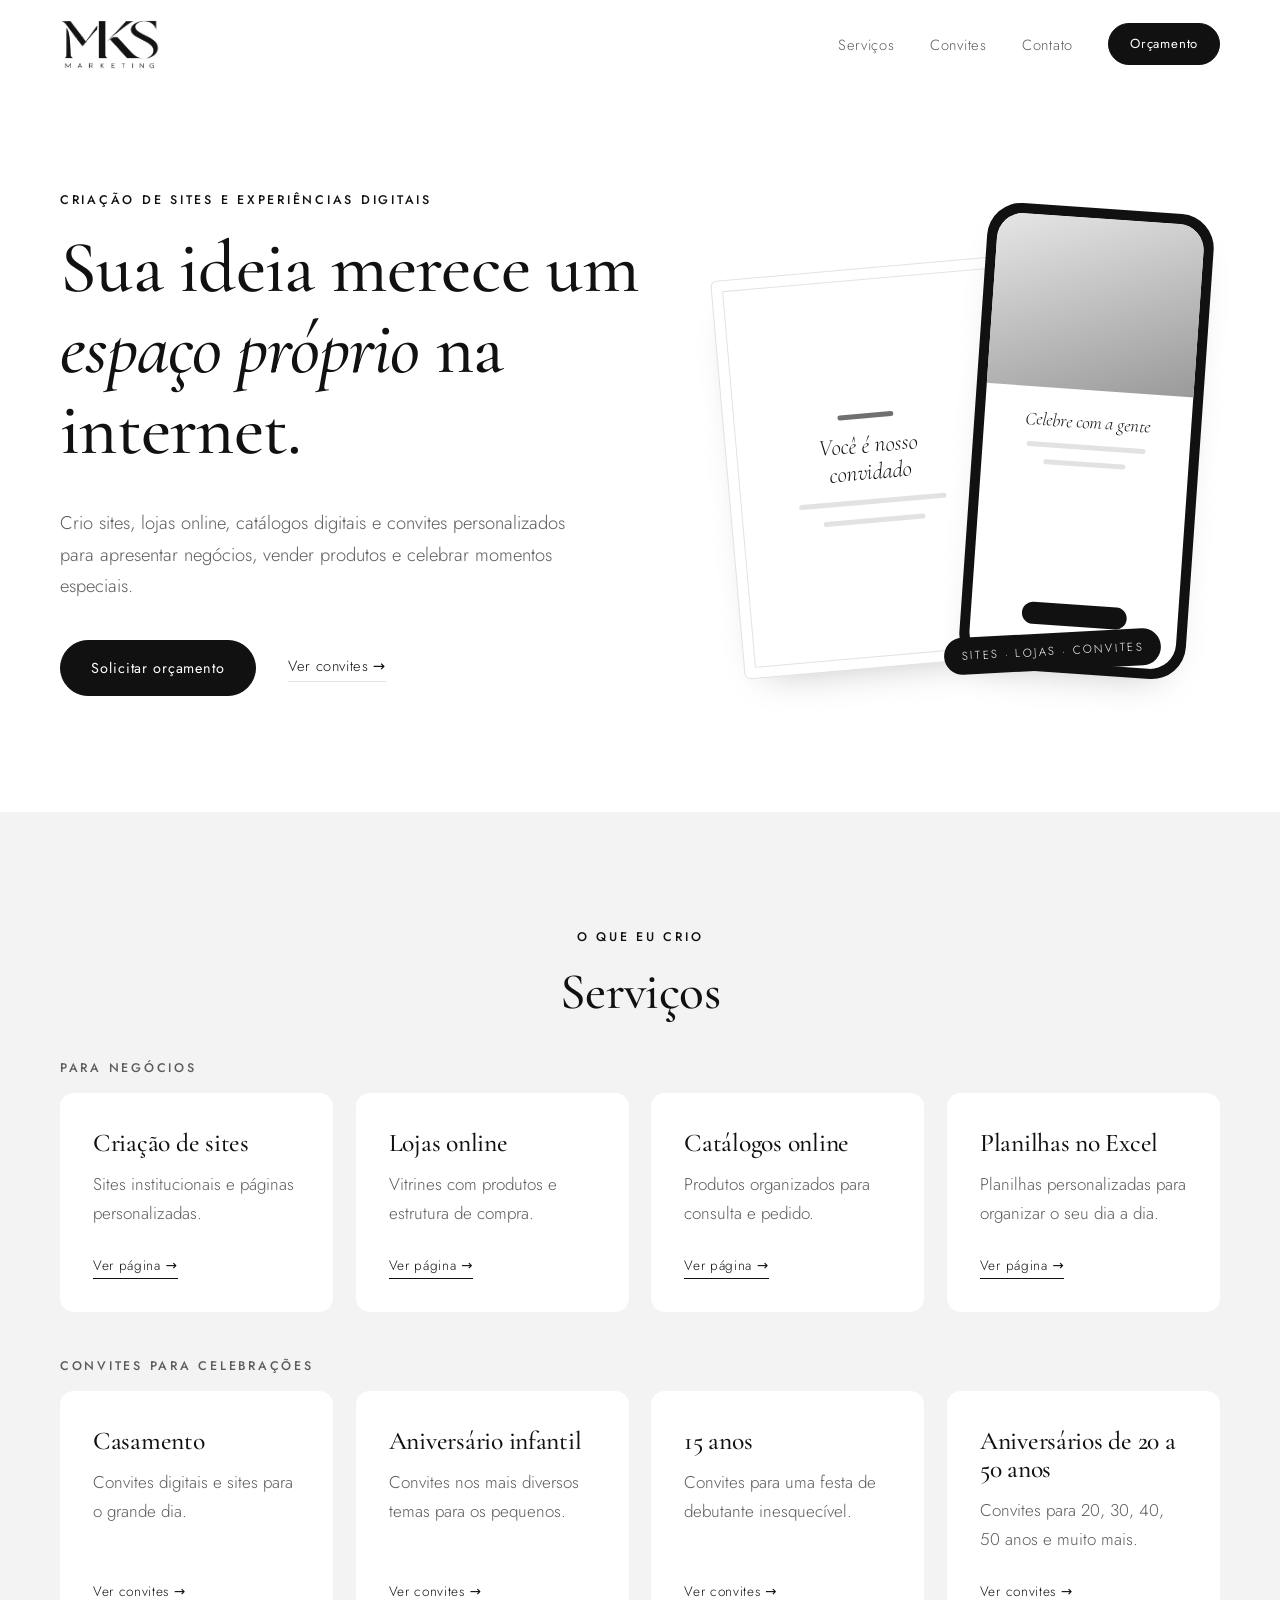
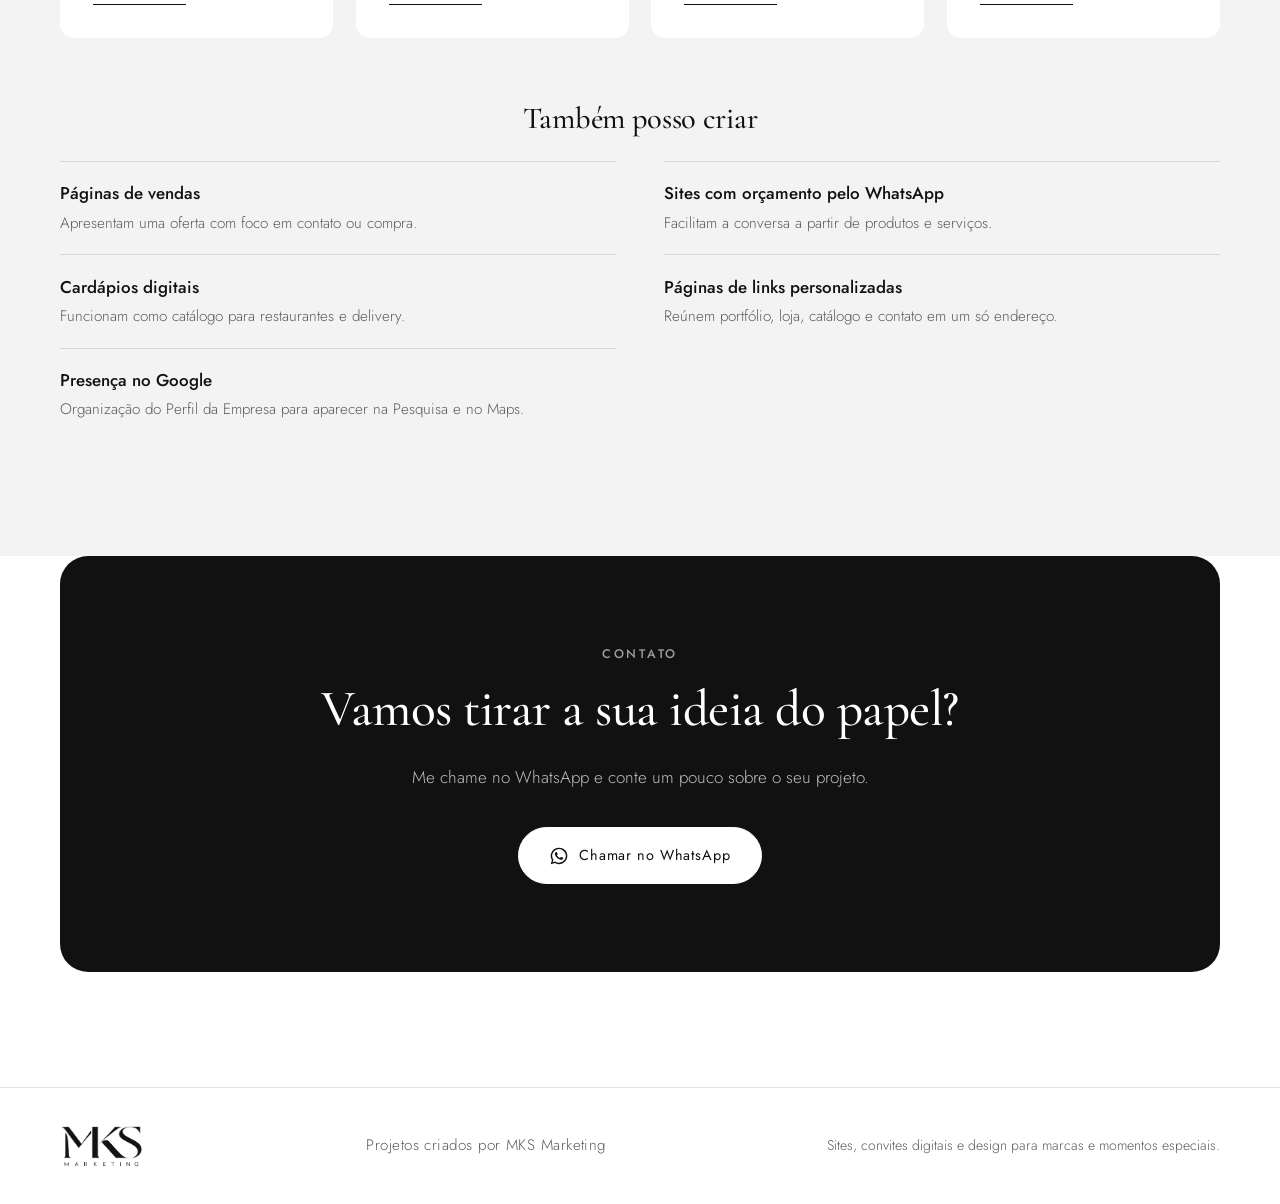
==== commit 030d40d7: "Convites com zoom e sem nomes; página inicial sem projetos - Página inicial mostra só os serviços; o" ====
--- a/index.html
+++ b/index.html
@@ -32,7 +32,7 @@
           </p>
           <div class="hero__acoes">
             <a href="#" data-whatsapp class="btn">Solicitar orçamento</a>
-            <a href="#projetos" class="link-seta">Ver projetos</a>
+            <a href="#convites" class="link-seta">Ver convites</a>
           </div>
         </div>
 
@@ -55,26 +55,6 @@
           </div>
           <span class="arte-selo">sites · lojas · convites</span>
         </div>
-      </div>
-    </section>
-
-    <!-- ================= PROJETOS ================= -->
-    <section class="secao" id="projetos">
-      <div class="container">
-        <header class="secao__topo">
-          <p class="sobretitulo">Portfólio</p>
-          <h2>Projetos</h2>
-        </header>
-
-        <!-- Os filtros e os cards são gerados a partir de js/config.js (PAGINAS e PROJETOS) -->
-        <div class="filtros" id="filtros" role="group" aria-label="Filtrar projetos por categoria"></div>
-
-        <div class="grade" id="grade-projetos" aria-live="polite"></div>
-
-        <p class="projetos-vazio" id="projetos-vazio" hidden>
-          Novos projetos de <span data-categoria></span> chegam em breve.<br />
-          Quer ser um dos primeiros? <a href="#" data-whatsapp>Fale comigo</a>.
-        </p>
       </div>
     </section>
 
--- a/css/style.css
+++ b/css/style.css
@@ -79,7 +79,7 @@
 .btn--linha:hover { background: var(--escuro); color: #fff; border-color: var(--escuro); }
 .btn--claro { background: #fff; color: var(--texto); border-color: #fff; }
 .btn--claro:hover { background: #e6e6e6; color: var(--texto); border-color: #e6e6e6; }
-.btn:focus-visible, .filtro:focus-visible, a:focus-visible, button:focus-visible {
+.btn:focus-visible, a:focus-visible, button:focus-visible {
   outline: 2px solid var(--acento);
   outline-offset: 3px;
 }
@@ -185,20 +185,6 @@
 .secao__topo { text-align: center; margin-bottom: 2.6rem; }
 
 /* ---------- Projetos ---------- */
-.filtros {
-  display: flex; flex-wrap: wrap; justify-content: center; gap: .6rem;
-  margin-bottom: 3rem;
-}
-.filtro {
-  font: inherit; font-size: .88rem; letter-spacing: .04em;
-  background: transparent; color: var(--texto-suave);
-  border: 1px solid var(--linha); border-radius: 999px;
-  padding: .5rem 1.2rem; cursor: pointer;
-  transition: all .2s;
-}
-.filtro:hover { color: var(--texto); border-color: var(--texto-suave); }
-.filtro[aria-pressed="true"] { background: var(--escuro); border-color: var(--escuro); color: #fff; }
-
 .grade { display: grid; grid-template-columns: repeat(3, 1fr); gap: 2.2rem; }
 .card {
   background: var(--superficie);
@@ -254,7 +240,7 @@
   font-size: .74rem; letter-spacing: .2em; text-transform: uppercase;
   color: var(--acento); margin-bottom: .4rem;
 }
-.card__titulo { font-size: 1.75rem; margin-bottom: 1.1rem; }
+.card__corpo .card__categoria:last-child { margin-bottom: 0; }
 
 .projetos-vazio {
   text-align: center; color: var(--texto-suave);
@@ -426,18 +412,43 @@
 /* Grade com um projeto só: centraliza o card */
 .grade:has(> :only-child) { grid-template-columns: minmax(0, 380px); justify-content: center; }
 
-/* Chamada para os convites na página inicial */
-.chamada-convites {
-  display: flex; align-items: center; justify-content: space-between; gap: 2rem;
-  margin-top: 3rem; padding: 2.2rem 2.4rem;
-  border: 1px solid var(--texto); border-radius: var(--raio);
-  text-decoration: none; transition: background .25s, color .25s;
-}
-.chamada-convites h3 { margin-bottom: .3rem; }
-.chamada-convites p:not(.sobretitulo) { margin: 0; color: var(--texto-suave); }
-.chamada-convites .sobretitulo { margin-bottom: .6rem; }
-.chamada-convites__links { display: flex; flex-wrap: wrap; justify-content: flex-end; gap: .6rem; max-width: 30rem; }
-.chamada-convites__links .outros__item { font-size: 1.15rem; }
+/* ---------- Zoom das imagens ---------- */
+.midia-zoom {
+  position: relative; width: 100%;
+  border: 0; padding: 0; font: inherit; color: inherit; cursor: zoom-in;
+}
+.midia-zoom__dica {
+  position: absolute; left: 50%; bottom: 14px; transform: translateX(-50%);
+  background: rgba(17, 17, 17, .82); color: #fff;
+  font-size: .72rem; letter-spacing: .12em; text-transform: uppercase; white-space: nowrap;
+  padding: .4rem .9rem; border-radius: 999px;
+  opacity: .9; transition: opacity .25s;
+}
+.midia-zoom:hover .midia-zoom__dica { opacity: 1; }
+.sem-rolagem { overflow: hidden; }
+.zoom {
+  position: fixed; inset: 0; z-index: 100;
+  background: rgba(10, 10, 10, .97);
+  display: flex; flex-direction: column;
+}
+.zoom[hidden] { display: none; }
+.zoom__topo {
+  display: flex; align-items: center; justify-content: space-between; gap: 1rem;
+  padding: .8rem 16px; color: #fff;
+}
+.zoom__titulo { margin: 0; font-family: var(--serifa); font-size: 1.3rem; }
+.zoom__fechar, .zoom__seta {
+  width: 46px; height: 46px; flex: none; border-radius: 50%;
+  border: 1px solid rgba(255, 255, 255, .4); background: rgba(17, 17, 17, .6); color: #fff;
+  font-size: 1.1rem; cursor: pointer; transition: background .2s, color .2s;
+}
+.zoom__fechar:hover, .zoom__seta:hover { background: #fff; color: #111; }
+.zoom__fechar:focus-visible, .zoom__seta:focus-visible { outline-color: #fff; }
+.zoom__rolagem { flex: 1; overflow-y: auto; padding: 0 16px 2rem; overscroll-behavior: contain; }
+.zoom__img { width: min(460px, 100%); height: auto; margin-inline: auto; border-radius: 12px; }
+.zoom__seta { position: absolute; top: 50%; transform: translateY(-50%); }
+.zoom__seta--esq { left: max(16px, calc(50% - 330px)); }
+.zoom__seta--dir { right: max(16px, calc(50% - 330px)); }
 
 /* ---------- Contato ---------- */
 .contato { padding: 0 0 clamp(4.5rem, 9vw, 7.5rem); }
@@ -499,15 +510,11 @@
   .arte-titulo { font-size: 1.1rem; }
   .arte-titulo--p { font-size: .95rem; }
   .grade { grid-template-columns: 1fr; }
-  .filtros { justify-content: flex-start; flex-wrap: nowrap; overflow-x: auto; margin-inline: -16px; padding: 0 16px 4px; scrollbar-width: none; }
-  .filtros::-webkit-scrollbar { display: none; }
-  .filtro { flex: none; }
   .servico { padding: 1.8rem 1.6rem; }
   .servicos, .servicos--3 { grid-template-columns: 1fr; }
   .slider__trilho { gap: 1rem; }
+  .zoom__seta { top: auto; bottom: 16px; transform: none; }
   .passos { grid-template-columns: 1fr; }
-  .chamada-convites { flex-direction: column; align-items: flex-start; gap: 1.2rem; padding: 1.8rem 1.6rem; }
-  .chamada-convites__links { justify-content: flex-start; }
   .rodape__grid { justify-content: center; text-align: center; flex-direction: column; gap: .3rem; }
 }
 
